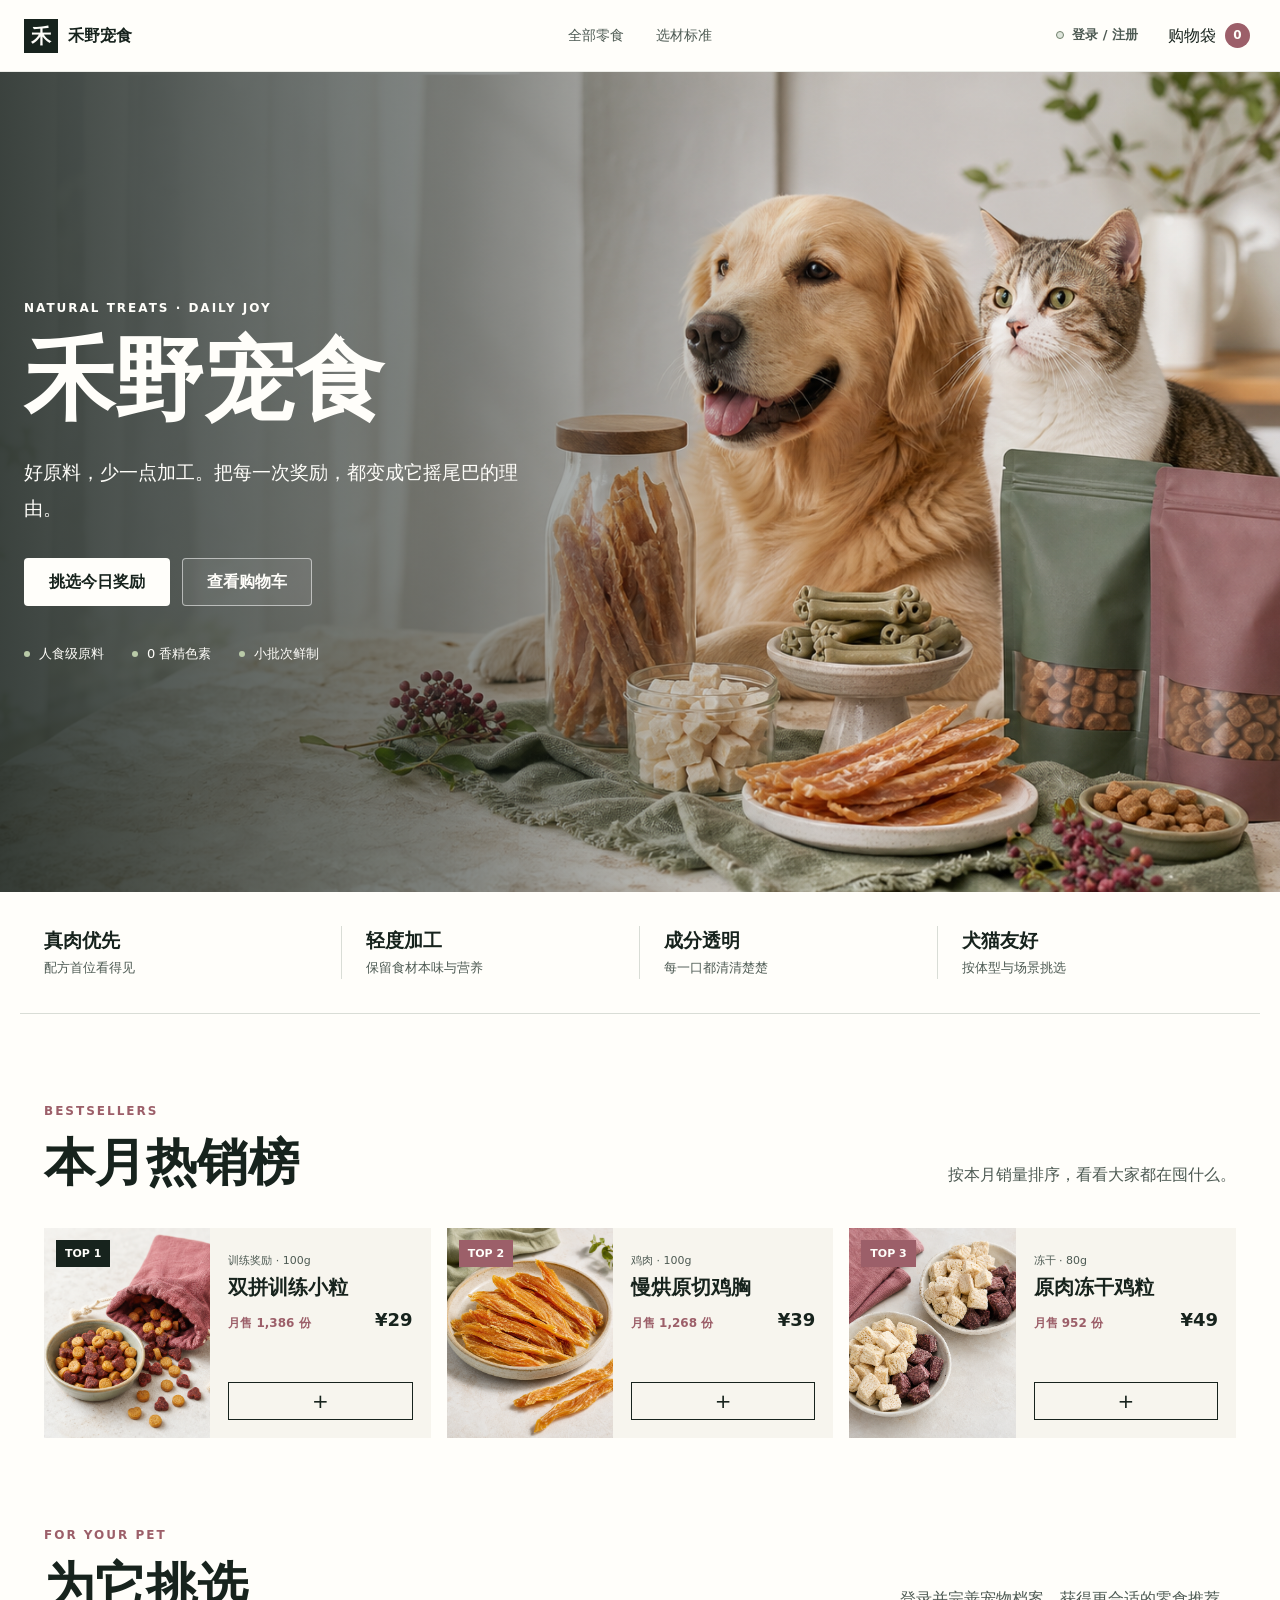
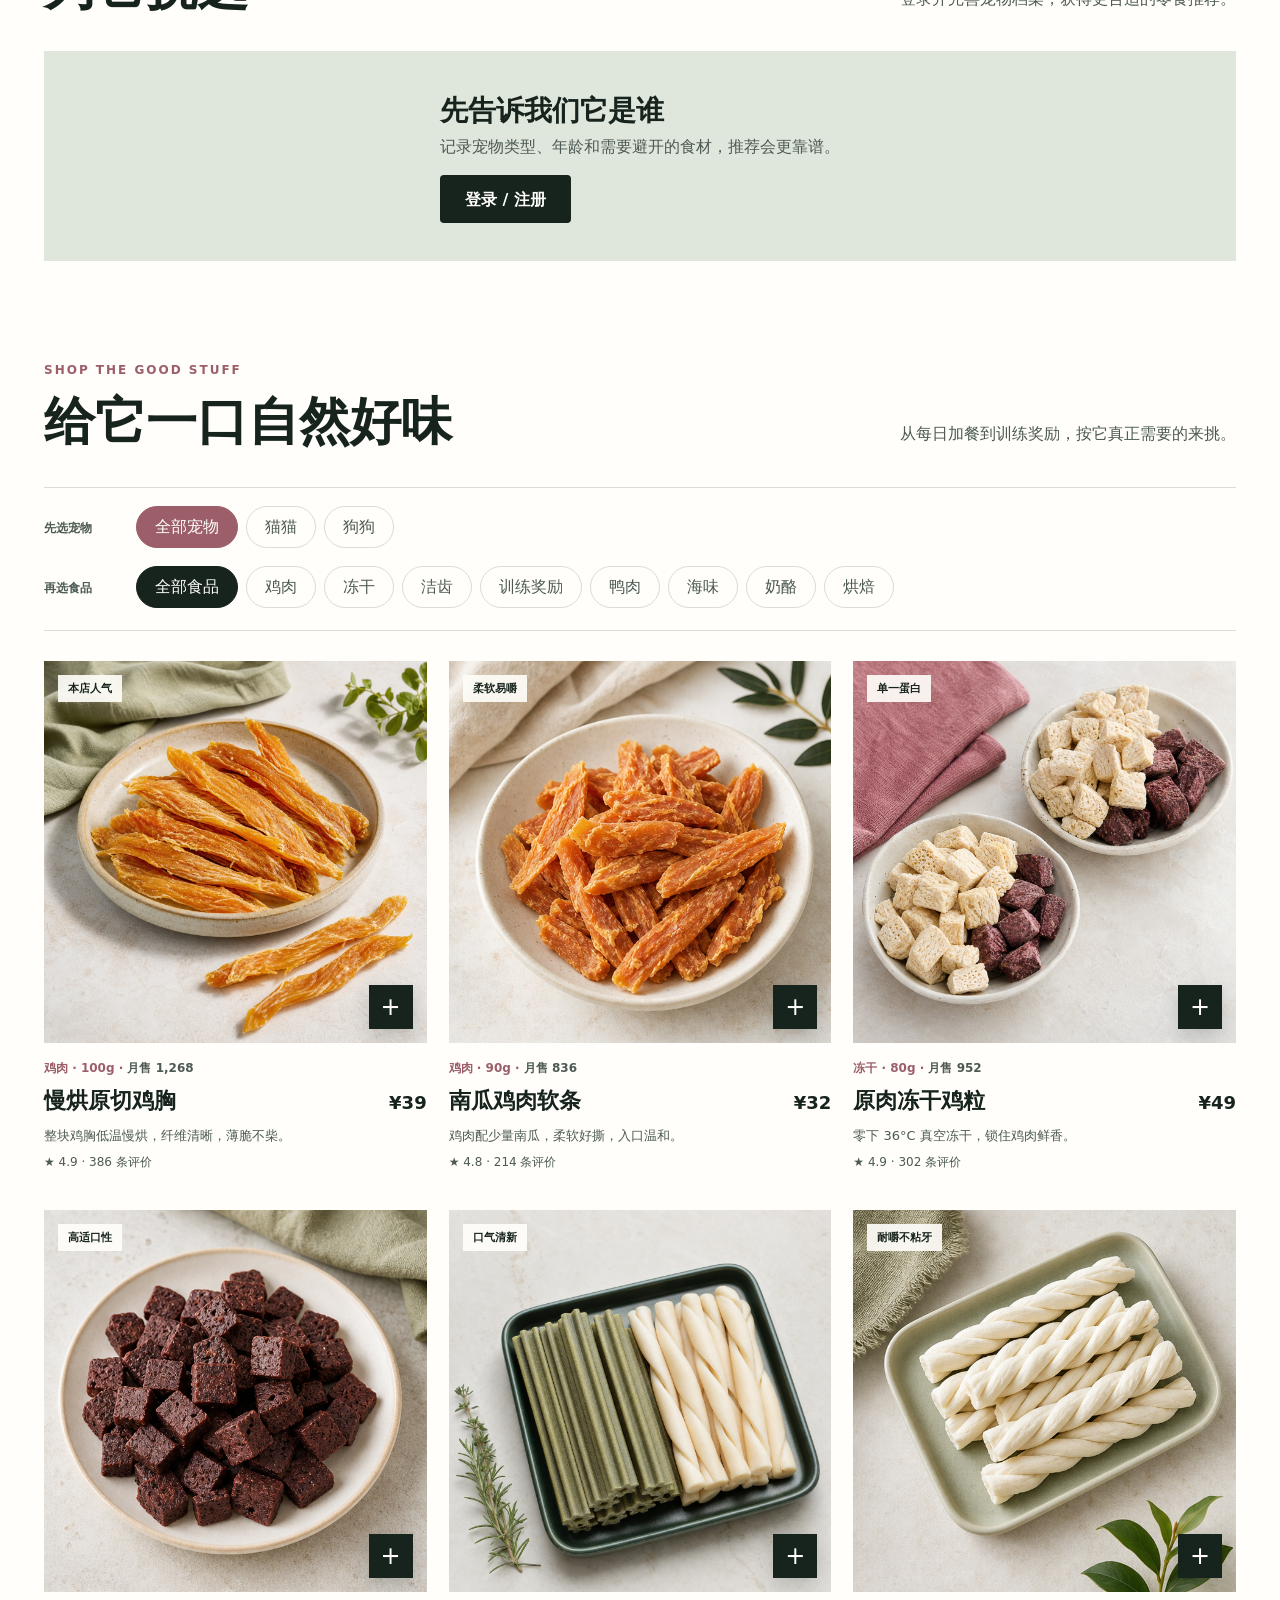
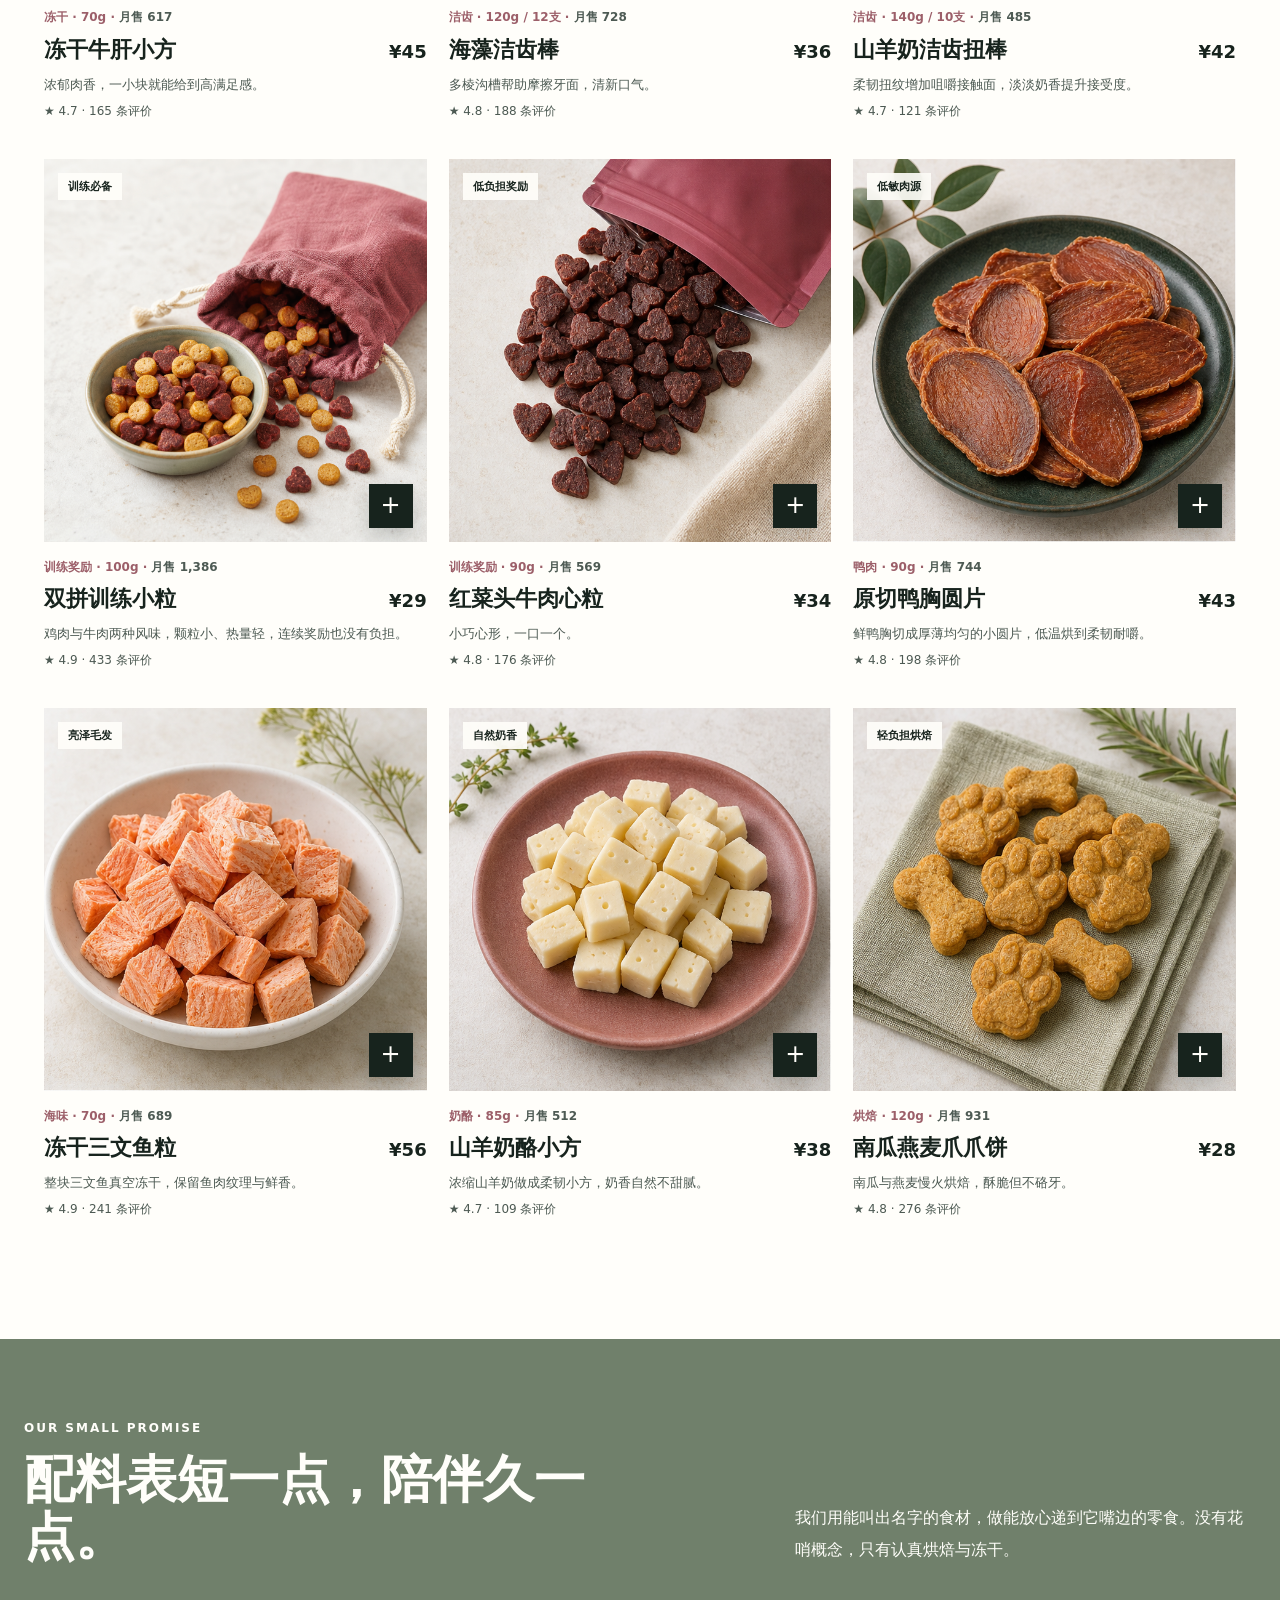
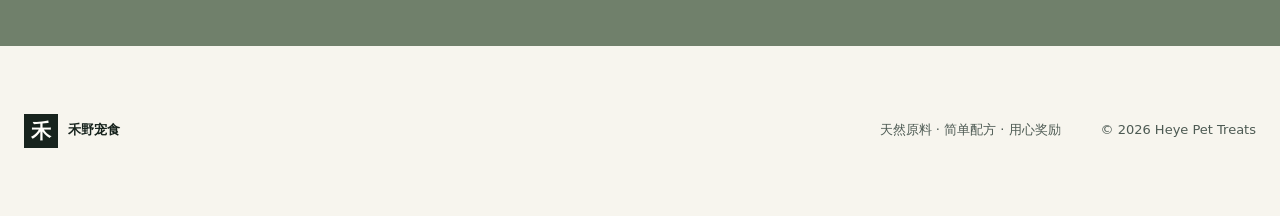
==== index.html @ 0831820e "增加宠物档案评价与个性推荐" ====
<!doctype html>
<html lang="zh-CN">
<head>
  <meta charset="UTF-8">
  <meta name="viewport" content="width=device-width, initial-scale=1.0">
  <meta name="description" content="禾野宠食，高品质天然宠物零食。">
  <title>禾野宠食｜认真做一口好零食</title>
  <link rel="stylesheet" href="styles.css">
</head>
<body>
  <header class="site-header" id="top">
    <a class="brand" href="#top" aria-label="禾野宠食首页">
      <span class="brand-mark">禾</span>
      <span>禾野宠食</span>
    </a>
    <nav class="nav-links" aria-label="主要导航">
      <a href="#products">全部零食</a>
      <a href="#promise">选材标准</a>
    </nav>
    <div class="header-actions">
      <a class="account-link" id="accountLink" href="account.html"><span class="account-dot" aria-hidden="true"></span><span id="accountLabel">登录 / 注册</span></a>
      <button class="cart-button" id="openCart" type="button" aria-label="打开购物车">
        <span aria-hidden="true">购物袋</span>
        <span class="cart-count" id="cartCount">0</span>
      </button>
    </div>
  </header>

  <main>
    <section class="hero" aria-labelledby="hero-title">
      <img class="hero-image" src="assets/images/hero.png" alt="金毛犬、猫与天然宠物零食陈列">
      <div class="hero-shade"></div>
      <div class="hero-content">
        <p class="eyebrow">NATURAL TREATS · DAILY JOY</p>
        <h1 id="hero-title">禾野宠食</h1>
        <p class="hero-copy">好原料，少一点加工。把每一次奖励，都变成它摇尾巴的理由。</p>
        <div class="hero-actions">
          <a class="button button-primary" href="#products">挑选今日奖励</a>
          <button class="button button-light" id="heroCart" type="button">查看购物车</button>
        </div>
        <ul class="hero-notes" aria-label="品牌核心卖点">
          <li>人食级原料</li>
          <li>0 香精色素</li>
          <li>小批次鲜制</li>
        </ul>
      </div>
    </section>

    <section class="trust-strip" id="promise" aria-label="选材标准">
      <article><strong>真肉优先</strong><span>配方首位看得见</span></article>
      <article><strong>轻度加工</strong><span>保留食材本味与营养</span></article>
      <article><strong>成分透明</strong><span>每一口都清清楚楚</span></article>
      <article><strong>犬猫友好</strong><span>按体型与场景挑选</span></article>
    </section>

    <section class="bestsellers-section" aria-labelledby="bestsellers-title">
      <div class="section-heading compact-heading">
        <div>
          <p class="eyebrow ink">BESTSELLERS</p>
          <h2 id="bestsellers-title">本月热销榜</h2>
        </div>
        <p>按本月销量排序，看看大家都在囤什么。</p>
      </div>
      <div class="bestseller-grid" id="bestsellerGrid"></div>
    </section>
    <section class="recommendations-section" aria-labelledby="recommendations-title">
      <div class="section-heading compact-heading">
        <div>
          <p class="eyebrow ink">FOR YOUR PET</p>
          <h2 id="recommendations-title">为它挑选</h2>
        </div>
        <p id="recommendationReason">登录并完善宠物档案，获得更合适的零食推荐。</p>
      </div>
      <div class="recommendation-grid" id="recommendationGrid"></div>
    </section>
    <section class="products-section" id="products" aria-labelledby="products-title">
      <div class="section-heading">
        <div>
          <p class="eyebrow ink">SHOP THE GOOD STUFF</p>
          <h2 id="products-title">给它一口自然好味</h2>
        </div>
        <p>从每日加餐到训练奖励，按它真正需要的来挑。</p>
      </div>
      <div class="filter-groups">
        <div class="filter-group">
          <span class="filter-label">先选宠物</span>
          <div class="filters pet-filters" id="petFilters" role="group" aria-label="宠物分类筛选"></div>
        </div>
        <div class="filter-group">
          <span class="filter-label">再选食品</span>
          <div class="filters" id="foodFilters" role="group" aria-label="食品分类筛选"></div>
        </div>
      </div>
      <div class="product-grid" id="productGrid" aria-live="polite"></div>
    </section>

    <section class="story-band">
      <div>
        <p class="eyebrow">OUR SMALL PROMISE</p>
        <h2>配料表短一点，陪伴久一点。</h2>
      </div>
      <p>我们用能叫出名字的食材，做能放心递到它嘴边的零食。没有花哨概念，只有认真烘焙与冻干。</p>
    </section>
  </main>

  <footer>
    <a class="brand footer-brand" href="#top"><span class="brand-mark">禾</span><span>禾野宠食</span></a>
    <p>天然原料 · 简单配方 · 用心奖励</p>
    <p>© 2026 Heye Pet Treats</p>
  </footer>

  <div class="overlay" id="productOverlay" hidden>
    <section class="modal product-modal" role="dialog" aria-modal="true" aria-labelledby="detailName">
      <button class="icon-button modal-close" type="button" data-close="productOverlay" aria-label="关闭商品详情">×</button>
      <div class="detail-media"><img id="detailImage" src="" alt=""></div>
      <div class="detail-content">
        <p class="product-category" id="detailCategory"></p>
        <h2 id="detailName"></h2>
        <p class="detail-selling" id="detailSelling"></p>
        <div class="detail-meta">
          <span><small>规格</small><strong id="detailSpec"></strong></span>
          <span><small>适用</small><strong id="detailPet"></strong></span>
          <span><small>近期热度</small><strong id="detailSales"></strong></span>
        </div>
        <div class="ingredients"><small>主要成分</small><p id="detailIngredients"></p></div>
        <section class="product-reviews" aria-labelledby="reviewsTitle">
          <div class="reviews-heading">
            <div><small>真实反馈</small><h3 id="reviewsTitle">买家评价</h3></div>
            <strong id="detailRating"></strong>
          </div>
          <div class="review-list" id="detailReviewList"></div>
          <form class="review-form" id="reviewForm">
            <div class="review-form-row">
              <label><span>评分</span><select id="reviewRating"><option value="5">5 分</option><option value="4">4 分</option><option value="3">3 分</option><option value="2">2 分</option><option value="1">1 分</option></select></label>
              <label class="review-text"><span>评价内容</span><textarea id="reviewText" maxlength="120" placeholder="说说适口性、气味或包装体验" required></textarea></label>
            </div>
            <p class="review-error" id="reviewError" role="alert"></p>
            <button class="button review-submit" type="submit">提交评价</button>
          </form>
          <p class="review-login-hint" id="reviewLoginHint" hidden>登录后可以分享它的试吃体验。<a href="account.html">去登录</a></p>
        </section>
        <div class="detail-footer">
          <strong class="detail-price" id="detailPrice"></strong>
          <button class="button button-primary" id="detailAdd" type="button">加入购物车</button>
        </div>
      </div>
    </section>
  </div>

  <div class="overlay cart-overlay" id="cartOverlay" hidden>
    <aside class="cart-panel" role="dialog" aria-modal="true" aria-labelledby="cartTitle">
      <div class="cart-header">
        <div><p class="eyebrow ink">YOUR BAG</p><h2 id="cartTitle">购物车</h2></div>
        <button class="icon-button" type="button" data-close="cartOverlay" aria-label="关闭购物车">×</button>
      </div>
      <div class="cart-items" id="cartItems"></div>
      <div class="cart-footer">
        <div class="cart-total"><span>商品合计</span><strong id="cartTotal">¥0</strong></div>
        <p>全场满 ¥99 包邮，模拟订单不产生实际付款。</p>
        <button class="button button-primary checkout-button" id="checkout" type="button">提交订单</button>
      </div>
    </aside>
  </div>

  <div class="overlay" id="addressOverlay" hidden>
    <section class="modal address-modal" role="dialog" aria-modal="true" aria-labelledby="addressTitle">
      <button class="icon-button modal-close" type="button" data-close="addressOverlay" aria-label="关闭收货信息">×</button>
      <div class="address-heading">
        <p class="eyebrow ink">DELIVERY DETAILS</p>
        <h2 id="addressTitle">确认收货信息</h2>
        <p>地址会保存到当前账户，下次结算自动填写。</p>
      </div>
      <form class="address-form" id="addressForm">
        <div class="address-row">
          <label><span>收货人</span><input id="addressRecipient" type="text" autocomplete="name" maxlength="20" placeholder="请输入姓名" required></label>
          <label><span>联系电话</span><input id="addressPhone" type="tel" inputmode="numeric" autocomplete="tel" maxlength="11" placeholder="11 位手机号" required></label>
        </div>
        <label><span>所在地区</span><input id="addressRegion" type="text" autocomplete="address-level1" maxlength="50" placeholder="例如：山东省 济南市 历下区" required></label>
        <label><span>详细地址</span><textarea id="addressDetail" autocomplete="street-address" maxlength="120" placeholder="街道、门牌号、小区和单元" required></textarea></label>
        <p class="address-error" id="addressError" role="alert"></p>
        <div class="address-submit-row">
          <div><small>本次应付</small><strong id="addressTotal">¥0</strong></div>
          <button class="button button-primary" type="submit">保存地址并提交订单</button>
        </div>
      </form>
    </section>
  </div>
  <div class="overlay" id="successOverlay" hidden>
    <section class="modal success-modal" role="dialog" aria-modal="true" aria-labelledby="successTitle">
      <div class="success-mark" aria-hidden="true">✓</div>
      <p class="eyebrow ink">ORDER CONFIRMED</p>
      <h2 id="successTitle">下单成功</h2>
      <p>这份心意已经打包出发。愿它吃得开心，也陪你更久一点。</p>
      <p class="success-address" id="successAddress"></p>
      <button class="button button-primary" type="button" data-close="successOverlay">继续逛逛</button>
    </section>
  </div>

  <div class="toast" id="toast" role="status" aria-live="polite"></div>
  <script src="script.js"></script>
</body>
</html>
---- styles.css ----
:root {
  --ink: #17231d;
  --ink-soft: #4d5a53;
  --sage: #70806b;
  --sage-light: #dfe6dc;
  --cream: #f7f5ee;
  --white: #fffefa;
  --berry: #9c5f69;
  --berry-light: #ead9dc;
  --line: #d9ddd6;
  --shadow: 0 18px 50px rgba(23, 35, 29, 0.14);
  --container: 1240px;
}

* { box-sizing: border-box; }
html { scroll-behavior: smooth; }
body {
  margin: 0;
  color: var(--ink);
  background: var(--white);
  font-family: "Microsoft YaHei", "PingFang SC", system-ui, sans-serif;
  line-height: 1.6;
}
body.modal-open { overflow: hidden; }
button, a { -webkit-tap-highlight-color: transparent; }
button { font: inherit; }
a { color: inherit; text-decoration: none; }
img { display: block; width: 100%; }

.site-header {
  height: 72px;
  padding: 0 max(24px, calc((100vw - var(--container)) / 2));
  display: grid;
  grid-template-columns: 1fr auto 1fr;
  align-items: center;
  background: rgba(255, 254, 250, 0.94);
  border-bottom: 1px solid rgba(23, 35, 29, 0.09);
  position: sticky;
  top: 0;
  z-index: 20;
  backdrop-filter: blur(12px);
}
.brand { display: inline-flex; align-items: center; gap: 10px; font-weight: 700; width: fit-content; }
.brand-mark {
  width: 34px;
  height: 34px;
  display: grid;
  place-items: center;
  color: var(--white);
  background: var(--ink);
  font-family: "SimSun", serif;
  font-size: 20px;
}
.nav-links { display: flex; gap: 32px; font-size: 14px; color: var(--ink-soft); }
.nav-links a:hover { color: var(--ink); }
.cart-button {
  justify-self: end;
  border: 0;
  background: transparent;
  color: var(--ink);
  display: flex;
  align-items: center;
  gap: 9px;
  cursor: pointer;
}
.cart-count {
  min-width: 25px;
  height: 25px;
  padding: 0 7px;
  display: grid;
  place-items: center;
  color: var(--white);
  background: var(--berry);
  border-radius: 50%;
  font-size: 12px;
  font-weight: 700;
}

.header-actions { justify-self: end; display: flex; align-items: center; gap: 24px; }
.account-link { display: inline-flex; align-items: center; gap: 8px; color: var(--ink-soft); font-size: 13px; font-weight: 700; }
.account-link:hover { color: var(--ink); }
.account-dot { width: 8px; height: 8px; border: 1px solid var(--sage); border-radius: 50%; background: var(--sage-light); }
.hero {
  min-height: min(760px, calc(100vh - 72px));
  height: calc(100vh - 72px);
  max-height: 820px;
  position: relative;
  overflow: hidden;
  display: flex;
  align-items: center;
}
.hero-image { position: absolute; inset: 0; height: 100%; object-fit: cover; object-position: center; }
.hero-shade { position: absolute; inset: 0; background: linear-gradient(90deg, rgba(16, 25, 20, .82) 0%, rgba(16, 25, 20, .52) 34%, rgba(16, 25, 20, .03) 66%); }
.hero-content {
  width: min(620px, 50%);
  margin-left: max(24px, calc((100vw - var(--container)) / 2));
  color: var(--white);
  position: relative;
  z-index: 1;
}
.eyebrow { margin: 0 0 13px; font-size: 12px; letter-spacing: 2px; font-weight: 700; }
.eyebrow.ink { color: var(--berry); }
h1, h2, p { margin-top: 0; }
h1, h2 { font-family: "STSong", "SimSun", serif; letter-spacing: 0; line-height: 1.12; }
h1 { font-size: clamp(56px, 7vw, 100px); margin-bottom: 22px; font-weight: 700; }
.hero-copy { max-width: 510px; font-size: 19px; line-height: 1.9; margin-bottom: 32px; }
.hero-actions { display: flex; gap: 12px; flex-wrap: wrap; }
.button {
  min-height: 48px;
  padding: 0 24px;
  border: 1px solid transparent;
  border-radius: 4px;
  display: inline-flex;
  align-items: center;
  justify-content: center;
  font-weight: 700;
  cursor: pointer;
  transition: transform .2s ease, background .2s ease, color .2s ease;
}
.button:hover { transform: translateY(-2px); }
.button-primary { color: var(--white); background: var(--ink); }
.button-primary:hover { background: #294035; }
.hero .button-primary { color: var(--ink); background: var(--white); }
.button-light { color: var(--white); background: rgba(255,255,255,.08); border-color: rgba(255,255,255,.55); }
.hero-notes { margin: 38px 0 0; padding: 0; list-style: none; display: flex; gap: 28px; font-size: 13px; }
.hero-notes li::before { content: ""; width: 6px; height: 6px; background: #b9caa8; display: inline-block; margin: 0 9px 1px 0; border-radius: 50%; }

.trust-strip { max-width: var(--container); margin: 0 auto; padding: 34px 24px; display: grid; grid-template-columns: repeat(4, 1fr); border-bottom: 1px solid var(--line); }
.trust-strip article { padding: 0 24px; border-right: 1px solid var(--line); display: grid; gap: 2px; }
.trust-strip article:first-child { padding-left: 0; }
.trust-strip article:last-child { border-right: 0; }
.trust-strip strong { font-family: "STSong", "SimSun", serif; font-size: 19px; }
.trust-strip span { font-size: 13px; color: var(--ink-soft); }

.bestsellers-section { max-width: var(--container); margin: 0 auto; padding: 88px 24px 0; }
.compact-heading { margin-bottom: 28px; }
.compact-heading h2 { font-size: clamp(34px, 4vw, 50px); }
.bestseller-grid { display: grid; grid-template-columns: repeat(3, 1fr); gap: 16px; }
.bestseller-card { position: relative; display: grid; grid-template-columns: 43% 57%; min-height: 210px; background: var(--cream); overflow: hidden; }
.rank-badge { position: absolute; z-index: 2; top: 12px; left: 12px; padding: 5px 9px; color: var(--white); background: var(--berry); font-size: 11px; font-weight: 700; }
.bestseller-card:first-child .rank-badge { background: var(--ink); }
.bestseller-image { border: 0; padding: 0; background: transparent; cursor: pointer; overflow: hidden; }
.bestseller-image img { height: 100%; object-fit: cover; transition: transform .4s ease; }
.bestseller-card:hover .bestseller-image img { transform: scale(1.04); }
.bestseller-info { min-width: 0; padding: 24px 18px 18px; display: grid; grid-template-columns: 1fr auto; align-content: space-between; gap: 16px 10px; }
.bestseller-info p { margin: 0 0 5px; color: var(--ink-soft); font-size: 11px; }
.bestseller-info h3 { margin: 0 0 9px; font-family: "STSong", "SimSun", serif; font-size: 20px; line-height: 1.3; }
.bestseller-info span { color: var(--berry); font-size: 12px; font-weight: 700; }
.bestseller-info > strong { align-self: end; font-size: 18px; }
.bestseller-add { grid-column: 1 / -1; min-height: 38px; border: 1px solid var(--ink); color: var(--ink); background: transparent; cursor: pointer; font-size: 20px; }
.bestseller-add:hover { color: var(--white); background: var(--ink); }
.recommendations-section { max-width: var(--container); margin: 0 auto; padding: 88px 24px 0; }
.recommendation-grid { display: grid; grid-template-columns: repeat(4, 1fr); gap: 16px; }
.recommendation-card { min-width: 0; background: var(--cream); }
.recommendation-image { width: 100%; aspect-ratio: 1 / .82; border: 0; padding: 0; overflow: hidden; background: transparent; cursor: pointer; }
.recommendation-image img { height: 100%; object-fit: cover; transition: transform .4s ease; }
.recommendation-card:hover .recommendation-image img { transform: scale(1.035); }
.recommendation-info { padding: 16px; }
.recommendation-info > p { margin: 0 0 4px; color: var(--berry); font-size: 11px; font-weight: 700; }
.recommendation-info h3 { margin: 0 0 7px; font-family: "STSong", "SimSun", serif; font-size: 20px; }
.recommendation-info > span { color: var(--ink-soft); font-size: 11px; }
.recommendation-info > div { display: flex; align-items: center; justify-content: space-between; margin-top: 14px; }
.recommendation-info > div strong { font-size: 18px; }
.recommendation-info > div button { width: 36px; height: 36px; border: 0; color: var(--white); background: var(--ink); cursor: pointer; font-size: 20px; }
.recommendation-empty { grid-column: 1 / -1; min-height: 210px; padding: 36px; display: grid; place-content: center; justify-items: start; background: var(--sage-light); }
.recommendation-empty strong { font-family: "STSong", "SimSun", serif; font-size: 28px; }
.recommendation-empty p { max-width: 520px; color: var(--ink-soft); }
.products-section { max-width: var(--container); margin: 0 auto; padding: 100px 24px 120px; }
.section-heading { display: flex; justify-content: space-between; align-items: end; gap: 40px; margin-bottom: 36px; }
.section-heading h2, .story-band h2 { font-size: clamp(36px, 4vw, 58px); margin: 0; }
.section-heading > p { color: var(--ink-soft); max-width: 420px; margin-bottom: 4px; }
.filter-groups { min-width: 0; max-width: 100%; display: grid; gap: 14px; margin-bottom: 30px; padding: 18px 0; border-top: 1px solid var(--line); border-bottom: 1px solid var(--line); }
.filter-group { min-width: 0; display: grid; grid-template-columns: 76px minmax(0, 1fr); align-items: center; gap: 16px; }
.filter-label { color: var(--ink-soft); font-size: 12px; font-weight: 700; }
.filters { width: 100%; min-width: 0; max-width: 100%; display: flex; gap: 8px; margin-bottom: 0; overflow-x: auto; padding-bottom: 4px; scrollbar-width: none; }
.filters::-webkit-scrollbar { display: none; }
.filter-button { white-space: nowrap; border: 1px solid var(--line); background: transparent; color: var(--ink-soft); border-radius: 999px; min-height: 42px; padding: 0 18px; cursor: pointer; }
.filter-button.active, .filter-button:hover { background: var(--ink); color: var(--white); border-color: var(--ink); }
.pet-filters .filter-button.active { background: var(--berry); border-color: var(--berry); }
.product-grid { display: grid; grid-template-columns: repeat(3, 1fr); gap: 38px 22px; }
.product-card { min-width: 0; }
.product-image-wrap { position: relative; aspect-ratio: 1 / 1; overflow: hidden; background: var(--cream); cursor: pointer; }
.product-image-wrap img { height: 100%; object-fit: cover; transition: transform .5s ease; }
.product-card:hover .product-image-wrap img { transform: scale(1.035); }
.product-badge { position: absolute; top: 14px; left: 14px; padding: 5px 10px; background: rgba(255,254,250,.9); color: var(--ink); font-size: 11px; font-weight: 700; backdrop-filter: blur(8px); }
.quick-add { position: absolute; right: 14px; bottom: 14px; width: 44px; height: 44px; border: 0; background: var(--ink); color: var(--white); font-size: 24px; cursor: pointer; box-shadow: 0 8px 20px rgba(23,35,29,.2); }
.product-info { display: grid; grid-template-columns: 1fr auto; gap: 8px 20px; padding-top: 16px; }
.product-category { margin: 0 0 4px; color: var(--berry); font-size: 12px; font-weight: 700; }
.product-category span { color: var(--ink-soft); }
.product-name { margin: 0; font-family: "STSong", "SimSun", serif; font-size: 22px; cursor: pointer; }
.product-desc { grid-column: 1 / -1; color: var(--ink-soft); font-size: 13px; margin: 0; }
.product-price { font-size: 18px; font-weight: 700; align-self: end; }
.product-rating { grid-column: 1 / -1; margin: -2px 0 0; color: var(--ink-soft); font-size: 12px; }

.story-band { background: var(--sage); color: var(--white); padding: 80px max(24px, calc((100vw - var(--container)) / 2)); display: grid; grid-template-columns: 1.2fr .8fr; gap: 80px; align-items: end; }
.story-band h2 { margin: 0; max-width: 650px; }
.story-band > p { margin: 0; max-width: 470px; line-height: 2; }
footer { min-height: 170px; padding: 44px max(24px, calc((100vw - var(--container)) / 2)); display: grid; grid-template-columns: 1fr auto auto; align-items: center; gap: 40px; background: var(--cream); color: var(--ink-soft); font-size: 13px; }
footer p { margin: 0; }
.footer-brand { color: var(--ink); }

.overlay { position: fixed; inset: 0; z-index: 50; display: grid; place-items: center; padding: 24px; background: rgba(15, 24, 19, .58); backdrop-filter: blur(5px); }
.overlay[hidden] { display: none; }
.modal { background: var(--white); box-shadow: var(--shadow); position: relative; max-height: calc(100vh - 48px); overflow: auto; }
.product-modal { width: min(960px, 100%); display: grid; grid-template-columns: 1fr 1fr; }
.detail-media { min-height: 560px; background: var(--cream); }
.detail-media img { height: 100%; object-fit: cover; }
.detail-content { padding: 64px 52px 44px; display: flex; flex-direction: column; }
.detail-content h2 { font-size: 42px; margin-bottom: 18px; }
.detail-selling { color: var(--ink-soft); line-height: 1.9; }
.detail-meta { display: grid; grid-template-columns: repeat(3, 1fr); gap: 12px; margin: 22px 0; }
.detail-meta span { background: var(--cream); padding: 13px 15px; }
.detail-meta small, .ingredients small { display: block; color: var(--ink-soft); font-size: 11px; margin-bottom: 4px; }
.ingredients { border-top: 1px solid var(--line); padding-top: 20px; }
.ingredients p { margin: 0; }
.product-reviews { margin-top: 22px; padding-top: 20px; border-top: 1px solid var(--line); }
.reviews-heading { display: flex; align-items: end; justify-content: space-between; gap: 20px; margin-bottom: 12px; }
.reviews-heading small { color: var(--ink-soft); font-size: 11px; }
.reviews-heading h3 { margin: 2px 0 0; font-family: "STSong", "SimSun", serif; font-size: 24px; }
.reviews-heading > strong { color: var(--berry); font-size: 14px; }
.review-list { display: grid; gap: 8px; max-height: 190px; overflow-y: auto; }
.review-item { padding: 12px; background: var(--cream); }
.review-item > div { display: flex; align-items: center; justify-content: space-between; gap: 12px; }
.review-item > div span { color: var(--berry); font-size: 11px; }
.review-item p { margin: 5px 0; color: var(--ink-soft); font-size: 12px; }
.review-item small { color: #7b847f; font-size: 10px; }
.review-form { margin-top: 12px; }
.review-form-row { display: grid; grid-template-columns: 92px 1fr; gap: 10px; }
.review-form label { display: grid; gap: 5px; color: var(--ink-soft); font-size: 11px; }
.review-form select, .review-form textarea { width: 100%; border: 1px solid var(--line); border-radius: 4px; padding: 8px 10px; color: var(--ink); background: var(--white); font: inherit; outline: none; }
.review-form select { height: 42px; }
.review-form textarea { min-height: 64px; resize: vertical; }
.review-error { min-height: 17px; margin: 3px 0; color: #a83f4d; font-size: 11px; }
.review-submit { min-height: 38px; padding: 0 16px; color: var(--ink); background: transparent; border-color: var(--ink); }
.review-login-hint { margin: 12px 0 0; color: var(--ink-soft); font-size: 12px; }
.review-login-hint a { color: var(--berry); font-weight: 700; }
.detail-footer { display: flex; justify-content: space-between; align-items: center; gap: 20px; margin-top: auto; padding-top: 30px; }
.detail-price { font-size: 27px; }
.icon-button { width: 42px; height: 42px; display: grid; place-items: center; border: 0; background: transparent; color: var(--ink); font-size: 30px; cursor: pointer; }
.modal-close { position: absolute; top: 14px; right: 14px; z-index: 2; background: rgba(255,254,250,.86); }

.cart-overlay { justify-items: end; padding: 0; }
.cart-panel { width: min(480px, 100%); height: 100%; background: var(--white); display: grid; grid-template-rows: auto 1fr auto; box-shadow: var(--shadow); }
.cart-header { padding: 28px 28px 20px; display: flex; align-items: center; justify-content: space-between; border-bottom: 1px solid var(--line); }
.cart-header h2 { font-size: 36px; margin: 0; }
.cart-items { padding: 12px 28px; overflow-y: auto; }
.cart-item { display: grid; grid-template-columns: 82px 1fr auto; gap: 14px; padding: 16px 0; border-bottom: 1px solid var(--line); }
.cart-item img { width: 82px; height: 82px; object-fit: cover; }
.cart-item h3 { margin: 0 0 2px; font-family: "STSong", "SimSun", serif; font-size: 17px; }
.cart-item p { color: var(--ink-soft); font-size: 12px; margin: 0; }
.cart-item-price { font-weight: 700; }
.quantity-control { display: flex; align-items: center; gap: 4px; margin-top: 8px; }
.quantity-control button { width: 28px; height: 28px; border: 1px solid var(--line); background: transparent; cursor: pointer; }
.quantity-control span { min-width: 26px; text-align: center; font-size: 13px; }
.remove-button { border: 0; background: transparent; color: var(--ink-soft); font-size: 12px; cursor: pointer; align-self: end; padding: 4px 0; }
.cart-footer { border-top: 1px solid var(--line); padding: 20px 28px 28px; background: var(--cream); }
.cart-total { display: flex; align-items: center; justify-content: space-between; margin-bottom: 2px; }
.cart-total strong { font-size: 27px; }
.cart-footer > p { font-size: 11px; color: var(--ink-soft); }
.checkout-button { width: 100%; }
.checkout-button:disabled { background: #aab1ac; cursor: not-allowed; transform: none; }
.empty-cart { min-height: 100%; display: grid; place-content: center; text-align: center; color: var(--ink-soft); }
.empty-cart strong { color: var(--ink); font-family: "STSong", "SimSun", serif; font-size: 24px; }
.empty-cart p { margin: 5px 0 0; }

.address-modal { width: min(680px, 100%); padding: 48px; }
.address-heading { margin-bottom: 28px; }
.address-heading h2 { margin-bottom: 10px; font-size: 42px; }
.address-heading > p:last-child { margin: 0; color: var(--ink-soft); }
.address-form label { display: grid; gap: 7px; margin-bottom: 18px; color: var(--ink-soft); font-size: 13px; }
.address-form input, .address-form textarea { width: 100%; border: 1px solid var(--line); border-radius: 4px; padding: 0 14px; color: var(--ink); background: var(--white); font: inherit; outline: none; }
.address-form input { height: 50px; }
.address-form textarea { min-height: 92px; padding-top: 13px; resize: vertical; }
.address-form input:focus, .address-form textarea:focus { border-color: var(--sage); box-shadow: 0 0 0 3px rgba(112,128,107,.12); }
.address-row { display: grid; grid-template-columns: 1fr 1fr; gap: 14px; }
.address-error { min-height: 22px; margin: -6px 0 8px; color: #a83f4d; font-size: 12px; }
.address-submit-row { display: flex; align-items: center; justify-content: space-between; gap: 24px; padding-top: 18px; border-top: 1px solid var(--line); }
.address-submit-row small { display: block; color: var(--ink-soft); }
.address-submit-row strong { font-size: 26px; }
.success-address { padding: 12px; background: var(--cream); font-size: 12px; }
.success-modal { width: min(460px, 100%); padding: 54px 42px 42px; text-align: center; }
.success-mark { width: 64px; height: 64px; display: grid; place-items: center; margin: 0 auto 24px; border: 1px solid var(--sage); color: var(--sage); border-radius: 50%; font-size: 30px; }
.success-modal h2 { font-size: 42px; margin-bottom: 14px; }
.success-modal > p:not(.eyebrow) { color: var(--ink-soft); line-height: 1.9; }
.toast { position: fixed; left: 50%; bottom: 28px; z-index: 80; transform: translate(-50%, 20px); background: var(--ink); color: var(--white); padding: 11px 18px; opacity: 0; pointer-events: none; transition: .25s ease; font-size: 13px; box-shadow: var(--shadow); }
.toast.show { opacity: 1; transform: translate(-50%, 0); }

@media (max-width: 900px) {
  .recommendation-grid { grid-template-columns: repeat(2, 1fr); }
  .site-header { grid-template-columns: 1fr auto; }
  .nav-links { display: none; }
  .header-actions { justify-self: end; display: flex; align-items: center; gap: 24px; }
.account-link { display: inline-flex; align-items: center; gap: 8px; color: var(--ink-soft); font-size: 13px; font-weight: 700; }
.account-link:hover { color: var(--ink); }
.account-dot { width: 8px; height: 8px; border: 1px solid var(--sage); border-radius: 50%; background: var(--sage-light); }
.hero { min-height: 680px; height: calc(100svh - 72px); max-height: 760px; align-items: end; padding-bottom: 44px; }
  .hero-image { object-position: 61% center; }
  .hero-shade { background: linear-gradient(0deg, rgba(15,24,19,.88) 0%, rgba(15,24,19,.48) 52%, rgba(15,24,19,.04) 80%); }
  .hero-content { width: auto; margin: 0 24px; }
  h1 { font-size: 58px; margin-bottom: 12px; }
  .hero-copy { font-size: 16px; margin-bottom: 22px; max-width: 520px; }
  .hero-notes { margin-top: 25px; gap: 13px; flex-wrap: wrap; }
  .trust-strip { grid-template-columns: repeat(2, 1fr); gap: 0; padding: 26px 24px; }
  .trust-strip article { padding: 14px 18px; }
  .trust-strip article:nth-child(2) { border-right: 0; }
  .trust-strip article:nth-child(3) { padding-left: 0; }
  .product-grid { grid-template-columns: repeat(2, 1fr); }
  .product-modal { grid-template-columns: 1fr; width: min(620px, 100%); }
  .detail-media { min-height: 0; aspect-ratio: 1.4 / 1; }
  .detail-content { padding: 34px 28px 28px; }
  .detail-content h2 { font-size: 34px; }
  .story-band { grid-template-columns: 1fr; gap: 30px; }
  footer { grid-template-columns: 1fr; gap: 13px; }
}

@media (max-width: 600px) {
  .site-header { height: 62px; padding: 0 16px; }
  .brand { font-size: 15px; }
  .brand-mark { width: 30px; height: 30px; font-size: 18px; }
  .cart-button > span:first-child { font-size: 13px; }
  .header-actions { gap: 12px; }
  .account-link { font-size: 12px; }
  .header-actions { justify-self: end; display: flex; align-items: center; gap: 24px; }
.account-link { display: inline-flex; align-items: center; gap: 8px; color: var(--ink-soft); font-size: 13px; font-weight: 700; }
.account-link:hover { color: var(--ink); }
.account-dot { width: 8px; height: 8px; border: 1px solid var(--sage); border-radius: 50%; background: var(--sage-light); }
.hero { height: calc(100svh - 62px); min-height: 620px; max-height: 720px; padding-bottom: 28px; }
  .hero-image { object-position: 62% center; }
  .hero-content { margin: 0 18px; }
  h1 { font-size: 48px; }
  .hero-copy { line-height: 1.75; }
  .hero-actions .button { flex: 1 1 150px; padding: 0 14px; }
  .hero-notes { font-size: 11px; }
  .trust-strip { grid-template-columns: 1fr 1fr; padding: 15px 18px; }
  .trust-strip article { padding: 12px 9px; }
  .trust-strip strong { font-size: 16px; }
  .trust-strip span { font-size: 11px; }
  .recommendations-section { padding: 64px 16px 0; }
  .recommendation-grid { grid-template-columns: 1fr; }
  .products-section { padding: 72px 16px 80px; }
  .section-heading { display: block; margin-bottom: 28px; }
  .section-heading h2 { font-size: 36px; margin-bottom: 13px; }
  .section-heading > p { font-size: 14px; }
  .filter-groups { gap: 16px; padding: 15px 0; }
  .filter-group { display: block; }
  .filter-label { display: block; margin-bottom: 8px; }
  .filters { margin-right: 0; }
  .product-grid { grid-template-columns: 1fr; gap: 34px; }
  .product-name { font-size: 21px; }
  .story-band { padding: 62px 20px; }
  .story-band h2 { font-size: 36px; }
  .overlay { padding: 12px; align-items: end; }
  .product-modal { max-height: calc(100svh - 24px); }
  .detail-media { aspect-ratio: 1.35 / 1; }
  .detail-content { padding: 26px 20px 20px; }
  .review-form-row { grid-template-columns: 1fr; }
  .detail-content h2 { font-size: 31px; margin-bottom: 10px; }
  .detail-selling { font-size: 14px; line-height: 1.7; }
  .detail-meta { margin: 14px 0; }
  .detail-footer { position: sticky; bottom: -20px; background: var(--white); padding: 14px 0 20px; }
  .detail-footer .button { padding: 0 18px; }
  .cart-overlay { padding: 0; }
  .cart-panel { width: 100%; }
  .cart-header, .cart-items, .cart-footer { padding-left: 18px; padding-right: 18px; }
  .success-modal { padding: 42px 24px 30px; }
  .address-modal { padding: 38px 20px 20px; }
  .address-heading h2 { font-size: 34px; }
  .address-row { grid-template-columns: 1fr; gap: 0; }
  .address-submit-row { align-items: stretch; flex-direction: column; gap: 14px; }
  .address-submit-row .button { width: 100%; }
  footer { padding: 38px 20px; }
}

@media (max-width: 900px) {
  .recommendation-grid { grid-template-columns: repeat(2, 1fr); }
  .bestseller-grid { grid-template-columns: 1fr; }
  .bestseller-card { grid-template-columns: 34% 66%; }
}

@media (max-width: 600px) {
  .bestsellers-section { padding: 64px 16px 0; }
  .compact-heading { margin-bottom: 22px; }
  .compact-heading h2 { font-size: 36px; }
  .bestseller-card { grid-template-columns: 42% 58%; min-height: 180px; }
  .bestseller-info { padding: 20px 14px 14px; }
}
@media (prefers-reduced-motion: reduce) {
  html { scroll-behavior: auto; }
  *, *::before, *::after { transition-duration: 0.01ms !important; }
}
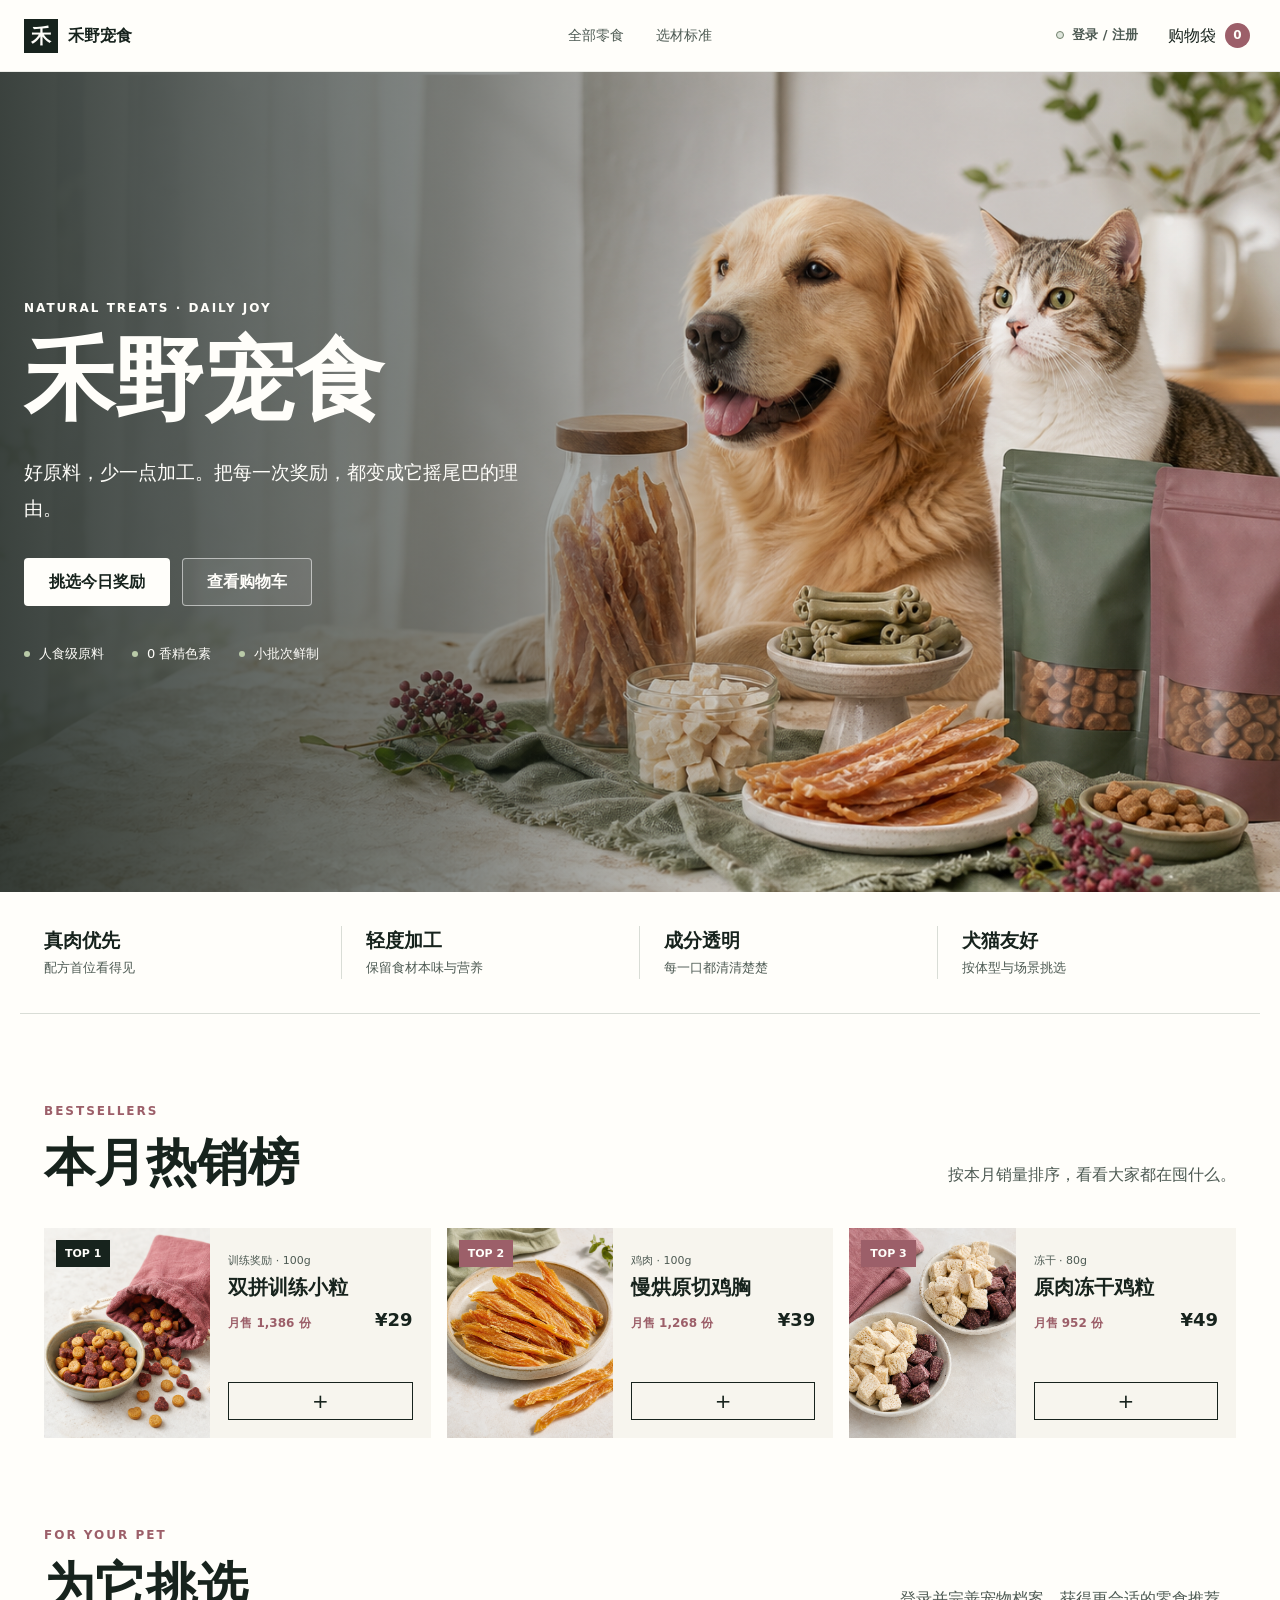
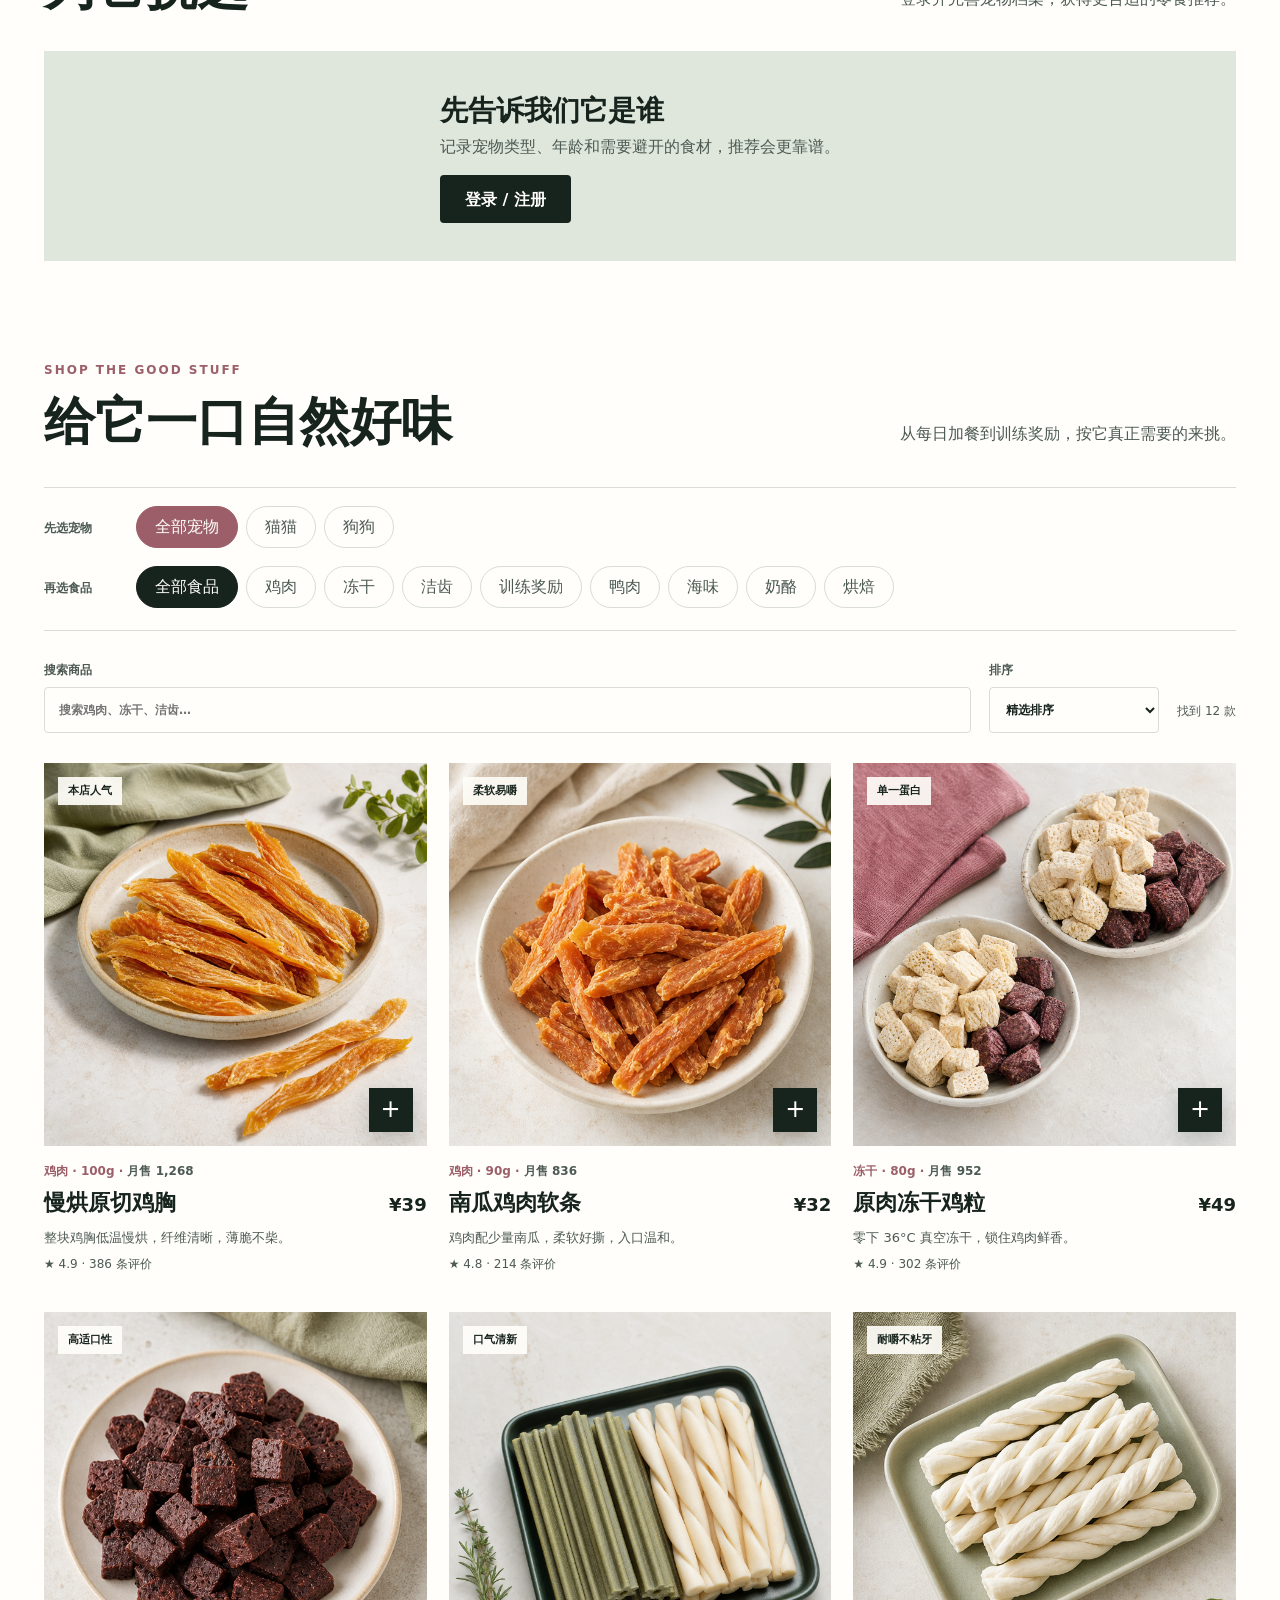
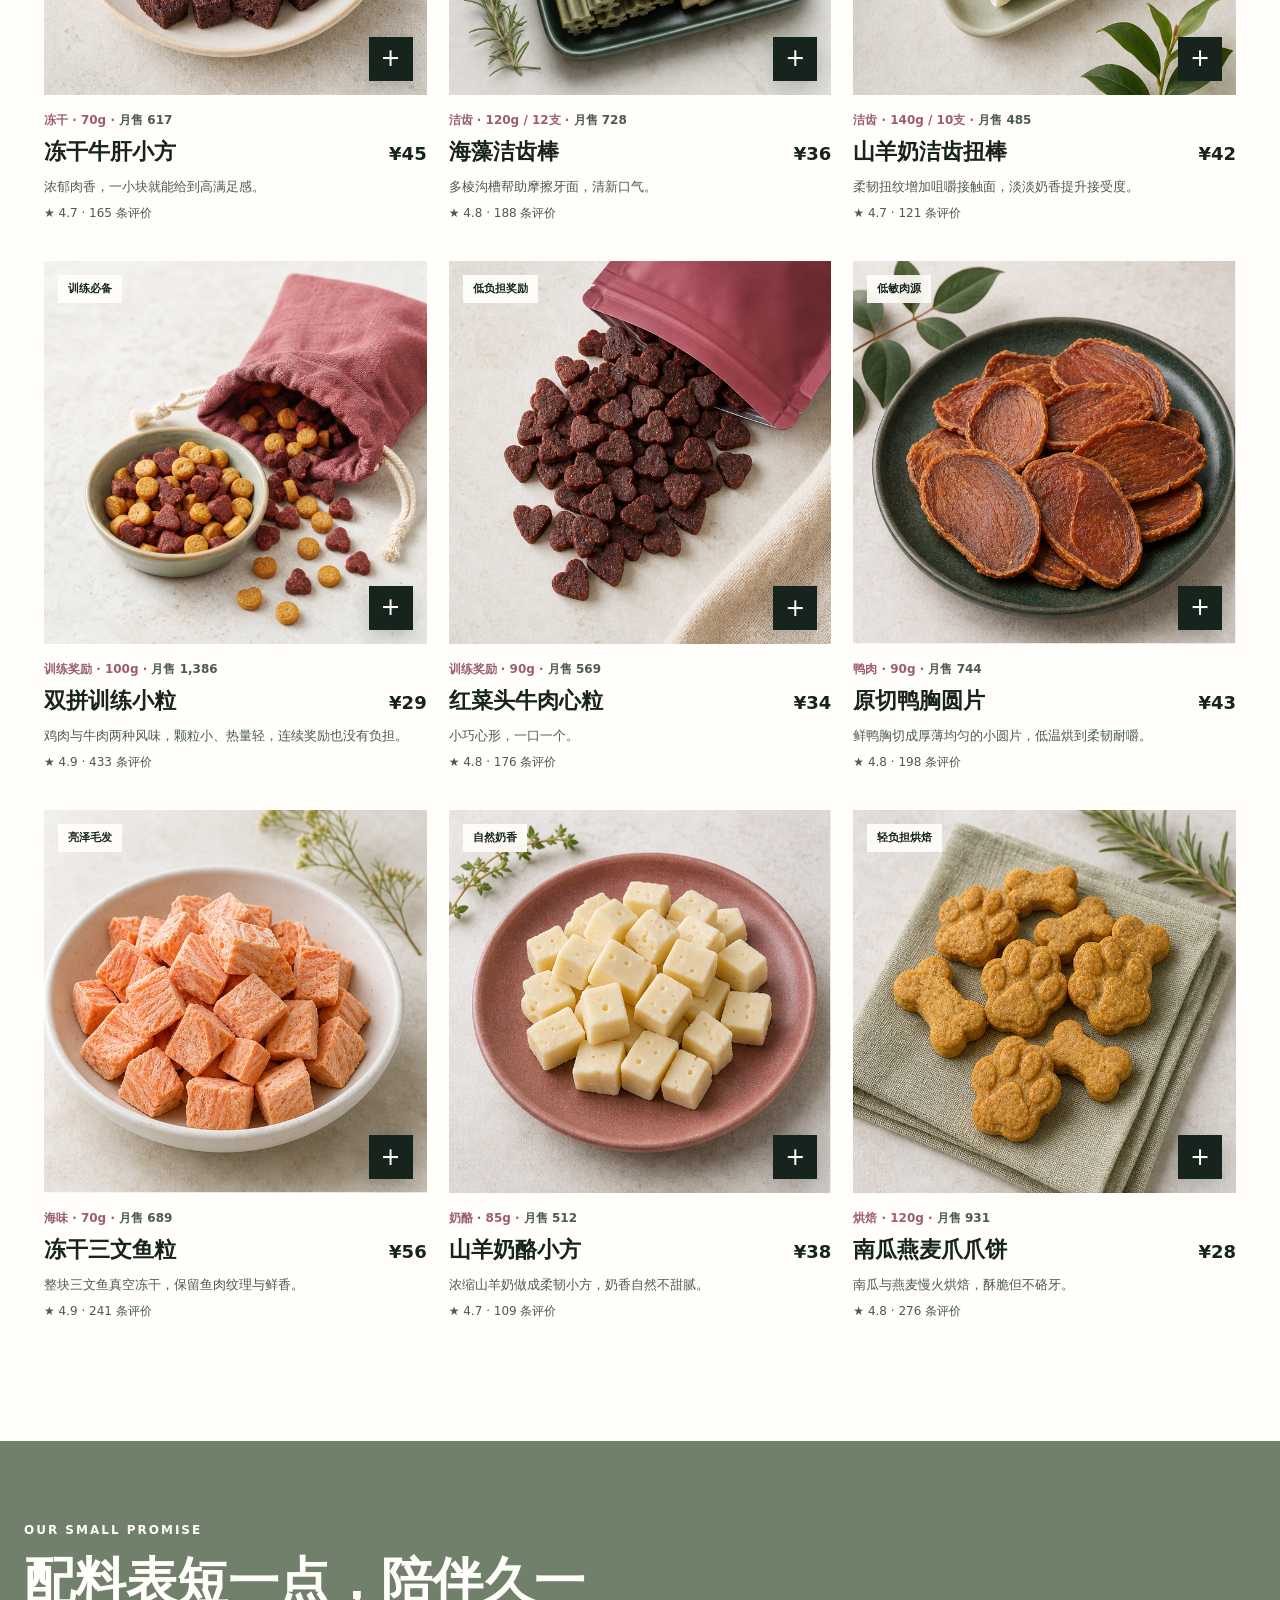
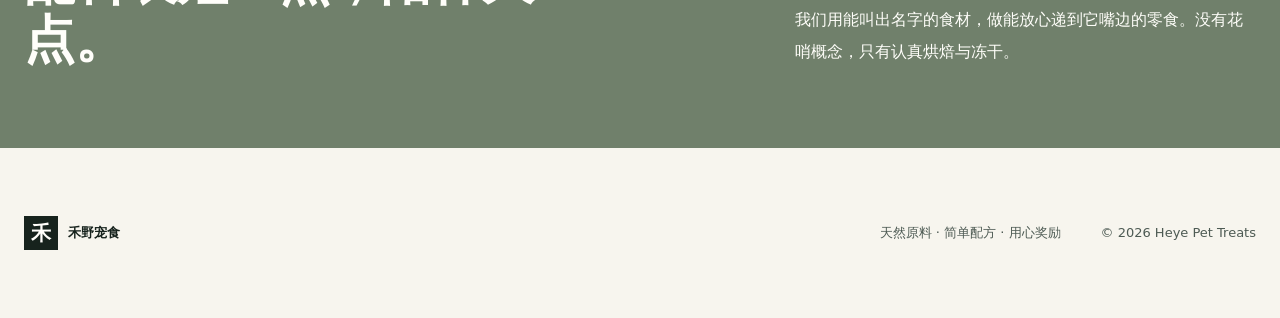
==== commit f90062b6: "优化商品发现与购物车交互" ====
--- a/index.html
+++ b/index.html
@@ -18,6 +18,7 @@
       <a href="#promise">选材标准</a>
     </nav>
     <div class="header-actions">
+      <a class="admin-entry" id="adminEntry" href="admin.html" hidden>商品后台</a>
       <a class="account-link" id="accountLink" href="account.html"><span class="account-dot" aria-hidden="true"></span><span id="accountLabel">登录 / 注册</span></a>
       <button class="cart-button" id="openCart" type="button" aria-label="打开购物车">
         <span aria-hidden="true">购物袋</span>
@@ -90,6 +91,14 @@
           <span class="filter-label">再选食品</span>
           <div class="filters" id="foodFilters" role="group" aria-label="食品分类筛选"></div>
         </div>
+      </div>
+      <div class="product-tools">
+        <div class="product-search-field">
+          <label for="productSearch">搜索商品</label>
+          <div><input id="productSearch" type="search" placeholder="搜索鸡肉、冻干、洁齿…" autocomplete="off"><button id="clearProductSearch" type="button" aria-label="清除搜索" hidden>×</button></div>
+        </div>
+        <label class="product-sort"><span>排序</span><select id="productSort"><option value="default">精选排序</option><option value="sales">月销量优先</option><option value="rating">评分优先</option><option value="price-asc">价格从低到高</option><option value="price-desc">价格从高到低</option></select></label>
+        <p class="product-result-count" id="productResultCount" aria-live="polite"></p>
       </div>
       <div class="product-grid" id="productGrid" aria-live="polite"></div>
     </section>
@@ -156,7 +165,10 @@
       <div class="cart-items" id="cartItems"></div>
       <div class="cart-footer">
         <div class="cart-total"><span>商品合计</span><strong id="cartTotal">¥0</strong></div>
-        <p>全场满 ¥99 包邮，模拟订单不产生实际付款。</p>
+        <div class="shipping-progress">
+          <div><span id="shippingMessage">满 ¥99 包邮</span><small>模拟订单不产生实际付款</small></div>
+          <div class="shipping-progress-track" aria-hidden="true"><span id="shippingProgress"></span></div>
+        </div>
         <button class="button button-primary checkout-button" id="checkout" type="button">提交订单</button>
       </div>
     </aside>
@@ -196,7 +208,11 @@
     </section>
   </div>
 
+  <button class="mobile-cart-bar" id="mobileCartBar" type="button" hidden>
+    <span><small id="mobileCartMeta">购物袋</small><strong id="mobileCartTotal">¥0</strong></span>
+    <em>查看购物车</em>
+  </button>
   <div class="toast" id="toast" role="status" aria-live="polite"></div>
-  <script src="script.js"></script>
+  <script src="script.js?v=5"></script>
 </body>
 </html>
--- a/styles.css
+++ b/styles.css
@@ -79,6 +79,8 @@
 .header-actions { justify-self: end; display: flex; align-items: center; gap: 24px; }
 .account-link { display: inline-flex; align-items: center; gap: 8px; color: var(--ink-soft); font-size: 13px; font-weight: 700; }
 .account-link:hover { color: var(--ink); }
+.admin-entry { color: var(--sage); font-size: 12px; font-weight: 800; letter-spacing: .08em; }
+.admin-entry:hover { color: var(--ink); }
 .account-dot { width: 8px; height: 8px; border: 1px solid var(--sage); border-radius: 50%; background: var(--sage-light); }
 .hero {
   min-height: min(760px, calc(100vh - 72px));
@@ -388,3 +390,39 @@
   html { scroll-behavior: auto; }
   *, *::before, *::after { transition-duration: 0.01ms !important; }
 }
+
+:focus-visible { outline: 3px solid rgba(156, 95, 105, .35); outline-offset: 3px; }
+.product-tools { display: grid; grid-template-columns: minmax(260px, 1fr) auto auto; align-items: end; gap: 18px; margin: 0 0 30px; }
+.product-search-field, .product-sort { display: grid; gap: 7px; color: var(--ink-soft); font-size: 12px; font-weight: 700; }
+.product-search-field > div { position: relative; }
+.product-search-field input, .product-sort select { width: 100%; height: 46px; border: 1px solid var(--line); border-radius: 4px; color: var(--ink); background: var(--white); font: inherit; }
+.product-search-field input { padding: 0 46px 0 14px; }
+.product-search-field input:focus, .product-sort select:focus { border-color: var(--sage); outline: 0; box-shadow: 0 0 0 3px rgba(112, 128, 107, .12); }
+.product-search-field button { position: absolute; inset: 0 0 0 auto; width: 44px; border: 0; color: var(--ink-soft); background: transparent; cursor: pointer; font-size: 21px; }
+.product-sort select { min-width: 170px; padding: 0 34px 0 12px; }
+.product-result-count { margin: 0 0 12px; color: var(--ink-soft); font-size: 12px; white-space: nowrap; }
+.product-empty { grid-column: 1 / -1; min-height: 260px; display: grid; place-content: center; justify-items: center; padding: 32px; text-align: center; background: var(--cream); }
+.product-empty strong { font-family: "STSong", "SimSun", serif; font-size: 26px; }
+.product-empty p { margin: 4px 0 16px; color: var(--ink-soft); }
+.product-empty button { min-height: 40px; padding: 0 18px; border: 1px solid var(--ink); color: var(--ink); background: transparent; cursor: pointer; }
+.shipping-progress { margin: 12px 0 16px; }
+.shipping-progress > div:first-child { display: flex; justify-content: space-between; gap: 12px; margin-bottom: 8px; color: var(--ink-soft); font-size: 11px; }
+.shipping-progress small { color: #7b847f; }
+.shipping-progress-track { height: 5px; overflow: hidden; border-radius: 999px; background: var(--line); }
+.shipping-progress-track span { display: block; width: 0; height: 100%; border-radius: inherit; background: var(--berry); transition: width .3s ease; }
+.mobile-cart-bar { display: none; }
+@media (max-width: 600px) {
+  .product-tools { grid-template-columns: 1fr auto; gap: 12px; margin-bottom: 24px; }
+  .product-search-field { grid-column: 1 / -1; }
+  .product-sort select { min-width: 150px; }
+  .product-result-count { align-self: end; margin-bottom: 13px; }
+  .mobile-cart-bar:not([hidden]) { position: fixed; z-index: 35; left: 14px; right: 14px; bottom: max(14px, env(safe-area-inset-bottom)); display: flex; align-items: center; justify-content: space-between; min-height: 64px; padding: 10px 12px 10px 18px; border: 1px solid rgba(255,255,255,.18); border-radius: 6px; color: var(--white); background: var(--ink); box-shadow: 0 16px 38px rgba(23,35,29,.3); cursor: pointer; }
+  .mobile-cart-bar span { display: grid; text-align: left; }
+  .mobile-cart-bar small { color: #cbd4cf; font-size: 10px; }
+  .mobile-cart-bar strong { font-size: 20px; }
+  .mobile-cart-bar em { padding: 9px 13px; border-radius: 4px; color: var(--ink); background: var(--white); font-style: normal; font-size: 12px; font-weight: 800; }
+  body.modal-open .mobile-cart-bar { display: none; }
+}
+@media (max-width: 600px) {
+  .mobile-cart-bar:not([hidden]) + .toast { bottom: calc(max(14px, env(safe-area-inset-bottom)) + 76px); max-width: calc(100vw - 28px); text-align: center; }
+}
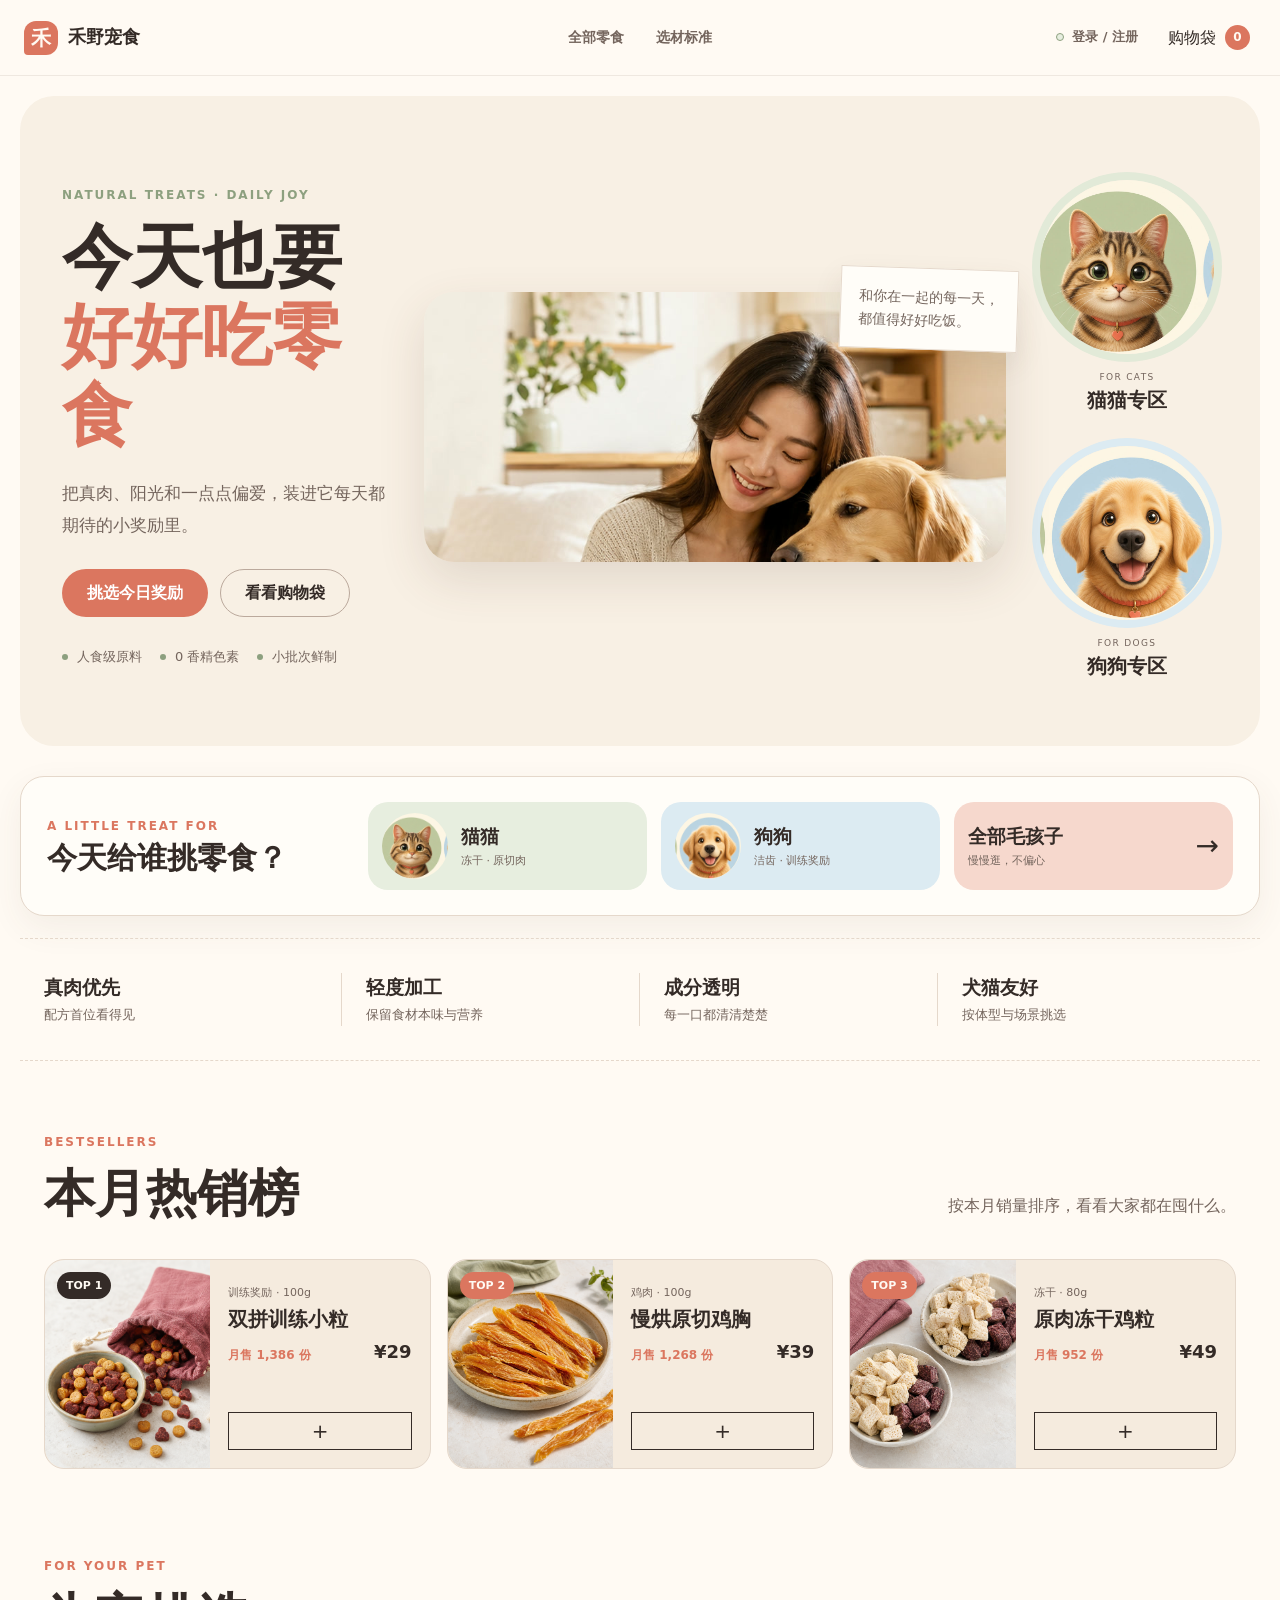
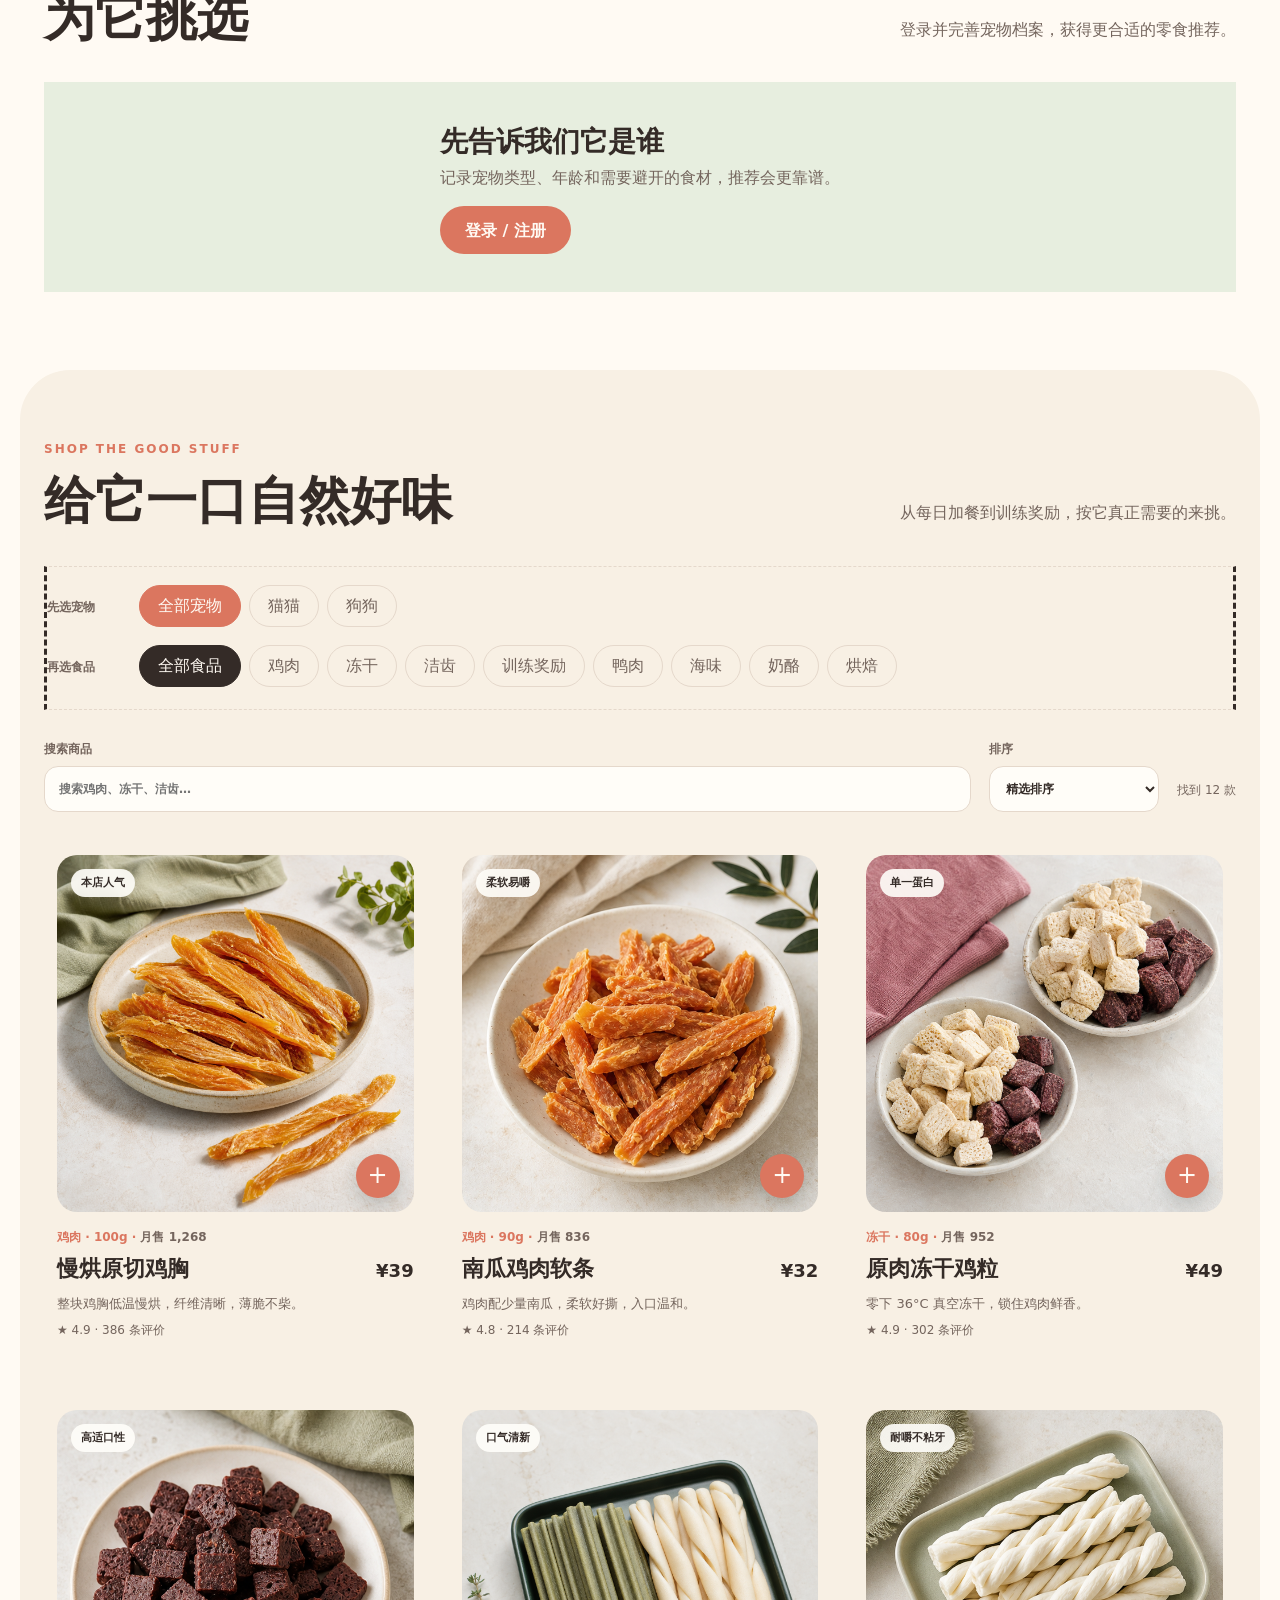
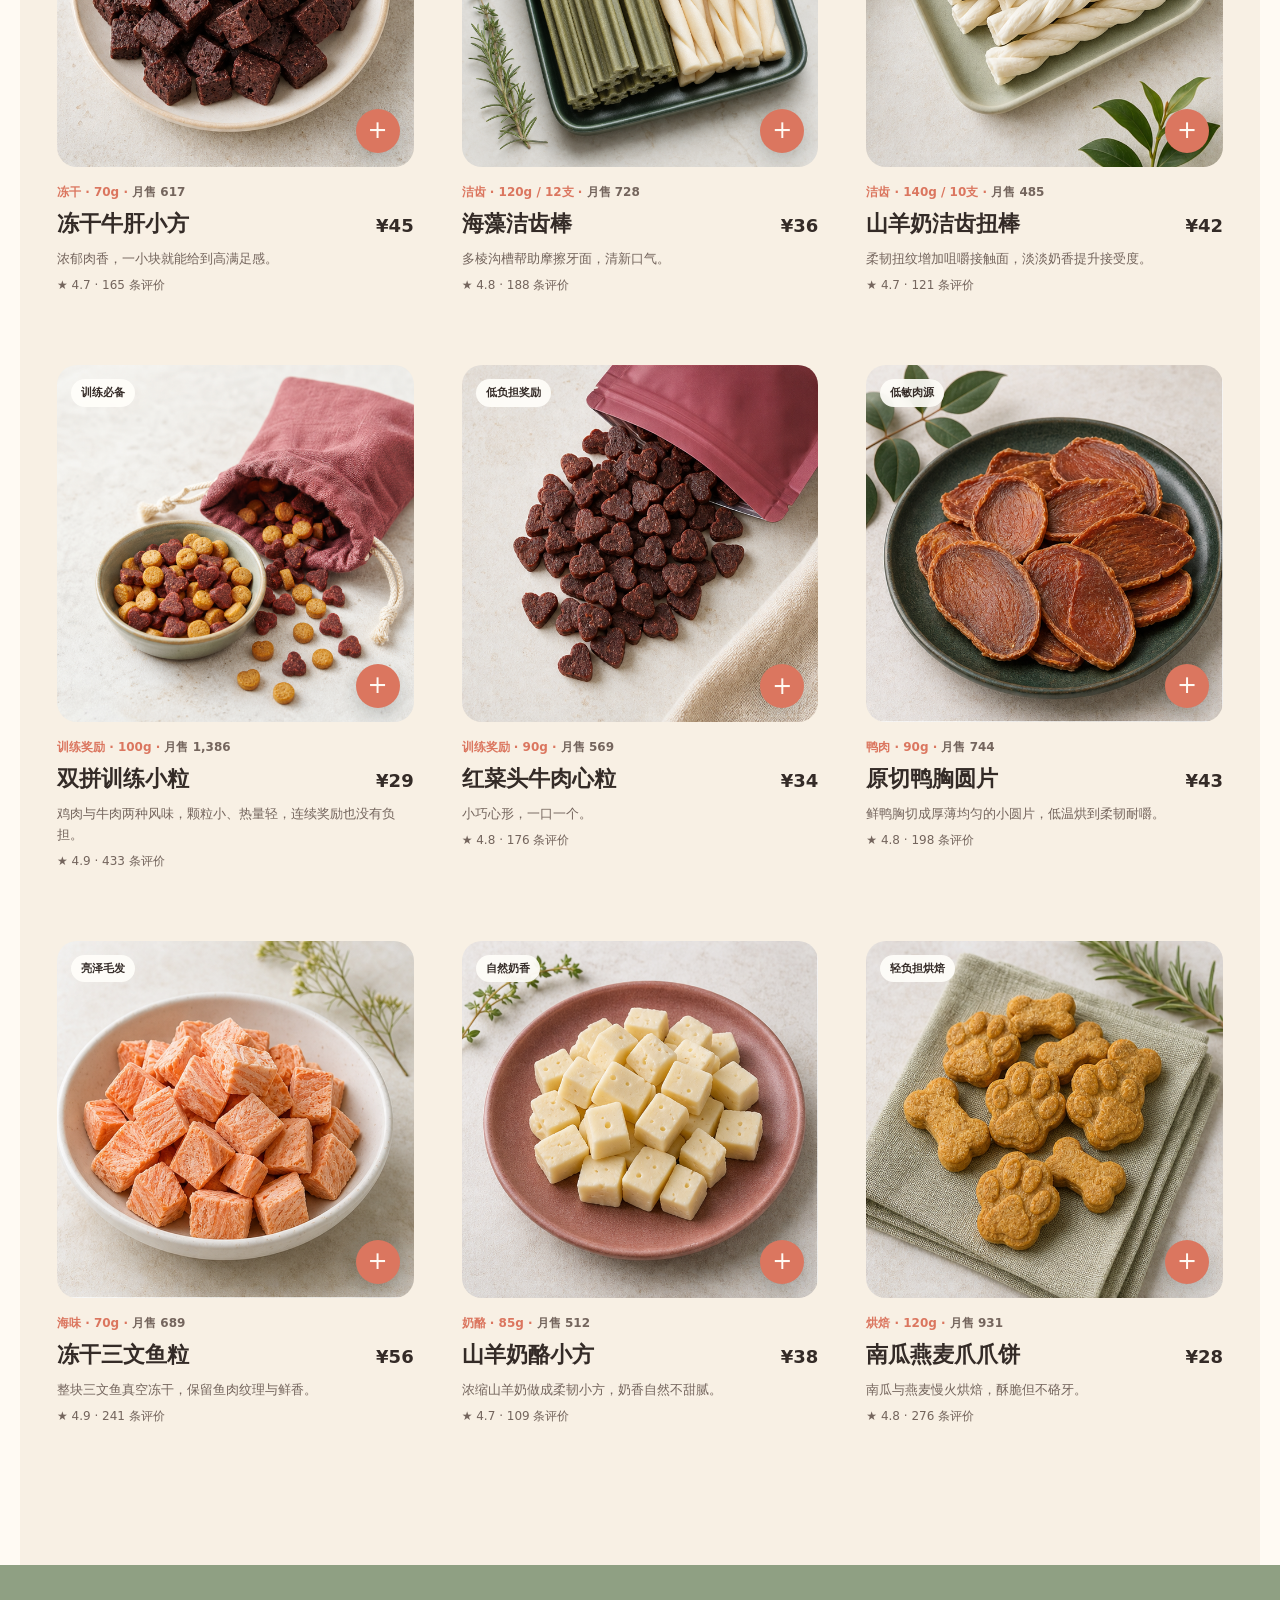
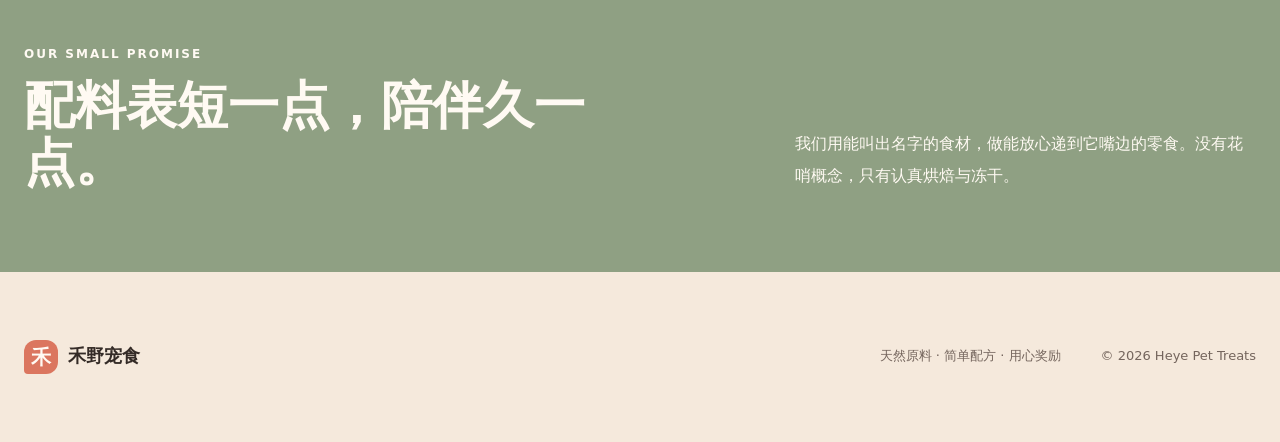
==== commit 86c19df3: "升级温馨宠物杂志视觉" ====
--- a/index.html
+++ b/index.html
@@ -5,7 +5,7 @@
   <meta name="viewport" content="width=device-width, initial-scale=1.0">
   <meta name="description" content="禾野宠食，高品质天然宠物零食。">
   <title>禾野宠食｜认真做一口好零食</title>
-  <link rel="stylesheet" href="styles.css">
+  <link rel="stylesheet" href="styles.css?v=6">
 </head>
 <body>
   <header class="site-header" id="top">
@@ -29,15 +29,13 @@
 
   <main>
     <section class="hero" aria-labelledby="hero-title">
-      <img class="hero-image" src="assets/images/hero.png" alt="金毛犬、猫与天然宠物零食陈列">
-      <div class="hero-shade"></div>
       <div class="hero-content">
         <p class="eyebrow">NATURAL TREATS · DAILY JOY</p>
-        <h1 id="hero-title">禾野宠食</h1>
-        <p class="hero-copy">好原料，少一点加工。把每一次奖励，都变成它摇尾巴的理由。</p>
+        <h1 id="hero-title">今天也要<br><em>好好吃零食</em></h1>
+        <p class="hero-copy">把真肉、阳光和一点点偏爱，装进它每天都期待的小奖励里。</p>
         <div class="hero-actions">
           <a class="button button-primary" href="#products">挑选今日奖励</a>
-          <button class="button button-light" id="heroCart" type="button">查看购物车</button>
+          <button class="button button-light" id="heroCart" type="button">看看购物袋</button>
         </div>
         <ul class="hero-notes" aria-label="品牌核心卖点">
           <li>人食级原料</li>
@@ -45,9 +43,33 @@
           <li>小批次鲜制</li>
         </ul>
       </div>
-    </section>
-
-    <section class="trust-strip" id="promise" aria-label="选材标准">
+      <figure class="hero-photo">
+        <img src="assets/images/hero-warm-crop.jpg" alt="主人陪伴金毛犬享用天然宠物零食">
+        <figcaption>和你在一起的每一天，都值得好好吃饭。</figcaption>
+      </figure>
+      <aside class="hero-pets" aria-label="按宠物快速选购">
+        <button class="pet-portrait pet-portrait-cat" type="button" data-pet-shortcut="cat">
+          <img src="assets/images/q-cat.jpg" alt="Q版猫咪头像">
+          <span><small>FOR CATS</small><strong>猫猫专区</strong></span>
+        </button>
+        <button class="pet-portrait pet-portrait-dog" type="button" data-pet-shortcut="dog">
+          <img src="assets/images/q-dog.jpg" alt="Q版狗狗头像">
+          <span><small>FOR DOGS</small><strong>狗狗专区</strong></span>
+        </button>
+      </aside>
+    </section>
+
+    <section class="pet-picker" id="promise" aria-labelledby="pet-picker-title">
+      <div>
+        <p class="eyebrow ink">A LITTLE TREAT FOR</p>
+        <h2 id="pet-picker-title">今天给谁挑零食？</h2>
+      </div>
+      <button type="button" data-pet-shortcut="cat"><img src="assets/images/q-cat.jpg" alt=""><span><strong>猫猫</strong><small>冻干 · 原切肉</small></span></button>
+      <button type="button" data-pet-shortcut="dog"><img src="assets/images/q-dog.jpg" alt=""><span><strong>狗狗</strong><small>洁齿 · 训练奖励</small></span></button>
+      <button class="pet-picker-all" type="button" data-pet-shortcut="all"><span><strong>全部毛孩子</strong><small>慢慢逛，不偏心</small></span><b aria-hidden="true">→</b></button>
+    </section>
+
+    <section class="trust-strip" aria-label="选材标准">
       <article><strong>真肉优先</strong><span>配方首位看得见</span></article>
       <article><strong>轻度加工</strong><span>保留食材本味与营养</span></article>
       <article><strong>成分透明</strong><span>每一口都清清楚楚</span></article>
@@ -213,6 +235,6 @@
     <em>查看购物车</em>
   </button>
   <div class="toast" id="toast" role="status" aria-live="polite"></div>
-  <script src="script.js?v=5"></script>
+  <script src="script.js?v=6"></script>
 </body>
 </html>
--- a/styles.css
+++ b/styles.css
@@ -425,4 +425,148 @@
 }
 @media (max-width: 600px) {
   .mobile-cart-bar:not([hidden]) + .toast { bottom: calc(max(14px, env(safe-area-inset-bottom)) + 76px); max-width: calc(100vw - 28px); text-align: center; }
-}+}
+/* Warm editorial refresh */
+:root {
+  --ink: #342b27;
+  --ink-soft: #74655d;
+  --sage: #8da07f;
+  --sage-light: #e7eedf;
+  --cream: #f8f0e4;
+  --white: #fffaf3;
+  --berry: #db765f;
+  --berry-light: #f6d8cd;
+  --blue-light: #dcebf2;
+  --line: #e5d8cb;
+  --shadow: 0 18px 48px rgba(91, 66, 52, .14);
+}
+body { background: #fffaf3; }
+.site-header {
+  height: 76px;
+  background: rgba(255, 250, 243, .96);
+  border-color: rgba(96, 72, 58, .1);
+}
+.brand { font-family: "STSong", "SimSun", serif; font-size: 18px; }
+.brand-mark { border-radius: 12px 12px 12px 4px; background: var(--berry); }
+.nav-links a { position: relative; font-weight: 700; }
+.nav-links a::after { content: ""; position: absolute; left: 50%; right: 50%; bottom: -10px; height: 2px; background: var(--berry); transition: left .2s ease, right .2s ease; }
+.nav-links a:hover::after { left: 0; right: 0; }
+.cart-count { background: var(--berry); }
+.button { border-radius: 999px; }
+.button-primary { background: var(--berry); }
+.button-primary:hover { background: #c8624c; }
+.hero {
+  width: min(1420px, calc(100% - 40px));
+  min-height: 650px;
+  height: auto;
+  max-height: none;
+  margin: 20px auto 0;
+  padding: 56px 38px 44px max(42px, calc((100% - 1320px) / 2));
+  display: grid;
+  grid-template-columns: minmax(330px, .78fr) minmax(500px, 1.35fr) 190px;
+  gap: 26px;
+  align-items: center;
+  overflow: visible;
+  background: #f8f0e4;
+  border-radius: 34px;
+}
+.hero-content { width: auto; margin: 0; color: var(--ink); position: relative; z-index: 2; }
+.hero-content .eyebrow { color: var(--sage); }
+.hero h1 { margin-bottom: 22px; font-size: clamp(56px, 5.5vw, 88px); font-weight: 700; }
+.hero h1 em { color: var(--berry); font-style: normal; }
+.hero-copy { max-width: 440px; margin-bottom: 28px; color: var(--ink-soft); font-size: 17px; line-height: 1.9; }
+.hero .button-primary { color: #fff; background: var(--berry); }
+.hero .button-light { color: var(--ink); background: transparent; border-color: #bba99c; }
+.hero-notes { margin-top: 30px; gap: 18px; color: var(--ink-soft); }
+.hero-notes li::before { background: var(--sage); }
+.hero-photo { position: relative; min-width: 0; margin: 0; }
+.hero-photo img { aspect-ratio: 1.22 / 1; object-fit: cover; object-position: center; border-radius: 46% 46% 24px 24px; box-shadow: var(--shadow); }
+.hero-photo figcaption { position: absolute; right: -12px; top: -24px; width: 178px; padding: 17px 18px; color: var(--ink-soft); background: #fffdf8; border: 1px solid var(--line); box-shadow: 0 12px 28px rgba(91,66,52,.1); font-family: "STSong", "SimSun", serif; font-size: 14px; line-height: 1.65; transform: rotate(2deg); }
+.hero-pets { display: grid; gap: 22px; align-self: stretch; align-content: center; }
+.pet-portrait { border: 0; padding: 0; color: var(--ink); background: transparent; cursor: pointer; text-align: center; }
+.pet-portrait img { aspect-ratio: 1; object-fit: cover; border-radius: 50%; border: 8px solid #e2ead8; transition: transform .25s ease; }
+.pet-portrait-dog img { border-color: var(--blue-light); }
+.pet-portrait:hover img { transform: rotate(-3deg) scale(1.04); }
+.pet-portrait span { display: grid; margin-top: 8px; }
+.pet-portrait small { color: var(--ink-soft); font-size: 9px; letter-spacing: .15em; }
+.pet-portrait strong { font-family: "STSong", "SimSun", serif; font-size: 20px; }
+.pet-picker {
+  max-width: var(--container);
+  margin: 30px auto 0;
+  padding: 25px 26px;
+  display: grid;
+  grid-template-columns: 1.1fr repeat(3, 1fr);
+  gap: 14px;
+  align-items: center;
+  background: #fffdf8;
+  border: 1px solid var(--line);
+  border-radius: 24px;
+  box-shadow: 0 12px 34px rgba(91,66,52,.07);
+}
+.pet-picker h2 { margin: 0; font-size: 30px; }
+.pet-picker .eyebrow { margin-bottom: 5px; }
+.pet-picker button { min-height: 88px; padding: 10px 14px; display: flex; align-items: center; gap: 13px; border: 0; border-radius: 20px; color: var(--ink); background: var(--sage-light); cursor: pointer; text-align: left; transition: transform .2s ease, box-shadow .2s ease; }
+.pet-picker button:nth-of-type(2) { background: var(--blue-light); }
+.pet-picker button:hover { transform: translateY(-3px); box-shadow: 0 10px 22px rgba(91,66,52,.1); }
+.pet-picker img { width: 66px; height: 66px; object-fit: cover; border-radius: 50%; }
+.pet-picker span { display: grid; }
+.pet-picker strong { font-family: "STSong", "SimSun", serif; font-size: 19px; }
+.pet-picker small { color: var(--ink-soft); font-size: 11px; }
+.pet-picker .pet-picker-all { justify-content: space-between; background: var(--berry-light); }
+.pet-picker-all b { font-size: 28px; font-weight: 400; }
+.trust-strip { margin-top: 22px; border-top: 1px dashed var(--line); border-bottom: 1px dashed var(--line); }
+.bestsellers-section { padding-top: 72px; }
+.bestseller-card, .recommendation-card, .product-image-wrap, .product-empty { border-radius: 20px; }
+.bestseller-card { background: #f5ebde; border: 1px solid var(--line); }
+.bestseller-image img { border-radius: 20px 0 0 20px; }
+.rank-badge { border-radius: 999px; }
+.recommendation-card { overflow: hidden; border: 1px solid var(--line); background: #fffdf8; box-shadow: 0 12px 28px rgba(91,66,52,.07); }
+.products-section { margin-top: 78px; padding-top: 70px; background: #f8f0e4; border-radius: 50px 50px 0 0; }
+.filter-groups { border-style: dashed; }
+.filter-button { border-radius: 999px; }
+.product-card { padding: 12px 12px 18px; border: 1px solid transparent; border-radius: 24px; transition: background .2s ease, border-color .2s ease, transform .2s ease; }
+.product-card:hover { transform: translateY(-5px); background: #fffdf8; border-color: var(--line); }
+.product-image-wrap { border-radius: 20px; }
+.product-badge { border-radius: 999px; }
+.quick-add { border-radius: 50%; background: var(--berry); }
+.product-search-field input, .product-sort select { border-radius: 14px; background: #fffdf8; }
+.story-band { background: #8fa083; }
+footer { background: #f5e9dc; }
+.mobile-cart-bar:not([hidden]) { border-radius: 22px; background: var(--berry); }
+
+@media (max-width: 1100px) {
+  .hero { grid-template-columns: minmax(290px, .8fr) minmax(420px, 1.2fr); }
+  .hero-pets { grid-column: 1 / -1; grid-template-columns: repeat(2, 150px); justify-content: center; }
+  .pet-picker { grid-template-columns: repeat(3, 1fr); }
+  .pet-picker > div { grid-column: 1 / -1; text-align: center; }
+}
+@media (max-width: 760px) {
+  .site-header { height: 64px; }
+  .hero { width: calc(100% - 24px); margin-top: 12px; padding: 34px 18px 24px; grid-template-columns: 1fr; gap: 24px; border-radius: 26px; }
+  .hero-content { order: 1; }
+  .hero-photo { order: 2; }
+  .hero-pets { order: 3; grid-column: auto; grid-template-columns: repeat(2, minmax(0, 1fr)); gap: 16px; }
+  .hero h1 { font-size: clamp(46px, 15vw, 68px); }
+  .hero-copy { font-size: 15px; }
+  .hero-photo img { aspect-ratio: 1.1 / 1; border-radius: 40% 40% 20px 20px; object-position: 58% center; }
+  .hero-photo figcaption { right: 8px; top: -18px; width: 150px; padding: 12px; font-size: 12px; }
+  .pet-portrait { display: grid; grid-template-columns: 76px 1fr; gap: 10px; align-items: center; text-align: left; background: #fffdf8; border-radius: 18px; padding: 9px; }
+  .pet-portrait img { border-width: 5px; }
+  .pet-picker { margin: 18px 12px 0; padding: 20px 14px; grid-template-columns: 1fr; border-radius: 22px; }
+  .pet-picker > div { grid-column: auto; }
+  .pet-picker h2 { font-size: 28px; }
+  .trust-strip { margin-top: 18px; }
+  .products-section { margin-top: 58px; padding-top: 58px; border-radius: 32px 32px 0 0; }
+}
+@media (max-width: 600px) {
+  .header-actions { gap: 10px; }
+  .admin-entry { display: none; }
+  .hero-actions { display: grid; grid-template-columns: 1fr 1fr; }
+  .hero-actions .button { min-width: 0; padding: 0 12px; }
+  .hero-notes { display: grid; grid-template-columns: repeat(3, 1fr); gap: 5px; font-size: 10px; }
+  .hero-notes li::before { margin-right: 5px; }
+  .product-card { padding: 9px 9px 15px; }
+}
+
+.hero-photo img { aspect-ratio: 2.15 / 1; border-radius: 30px; object-position: center; }
+@media (max-width: 760px) { .hero-photo img { aspect-ratio: 1.72 / 1; border-radius: 24px; } }
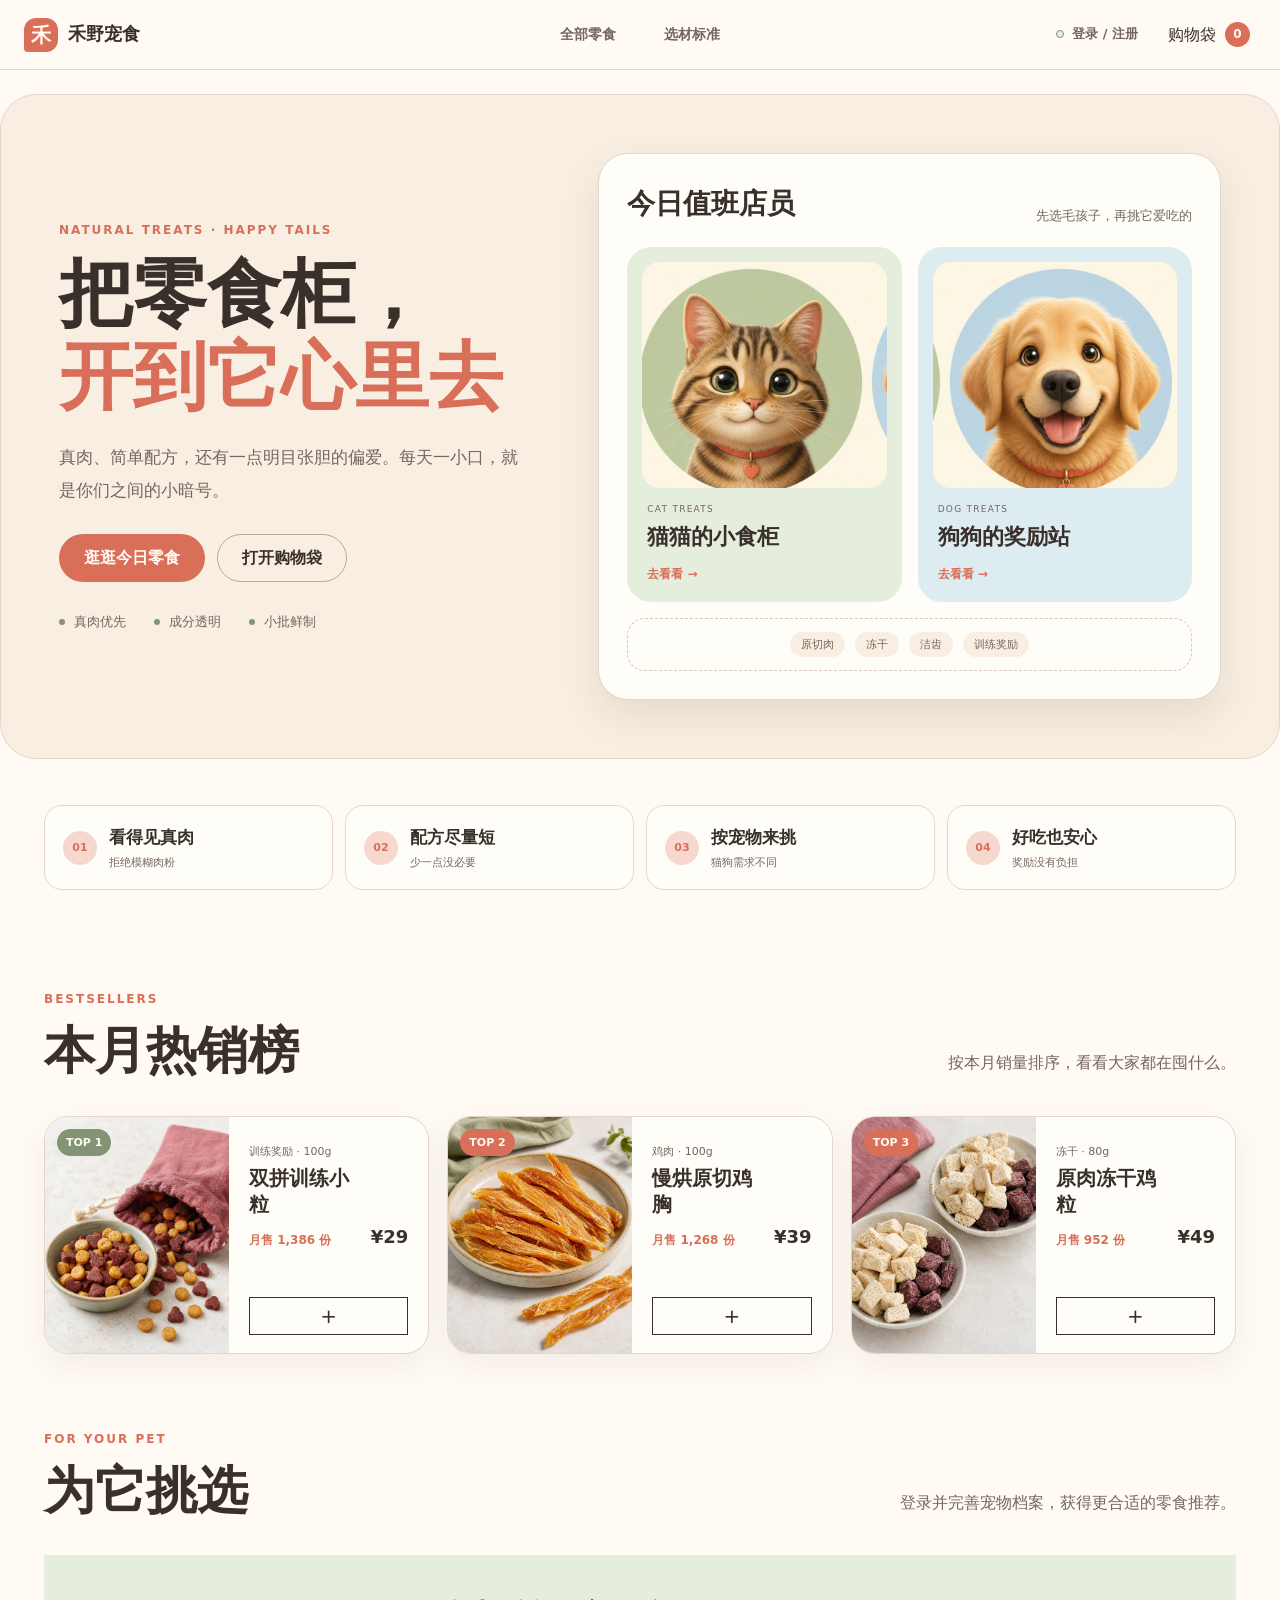
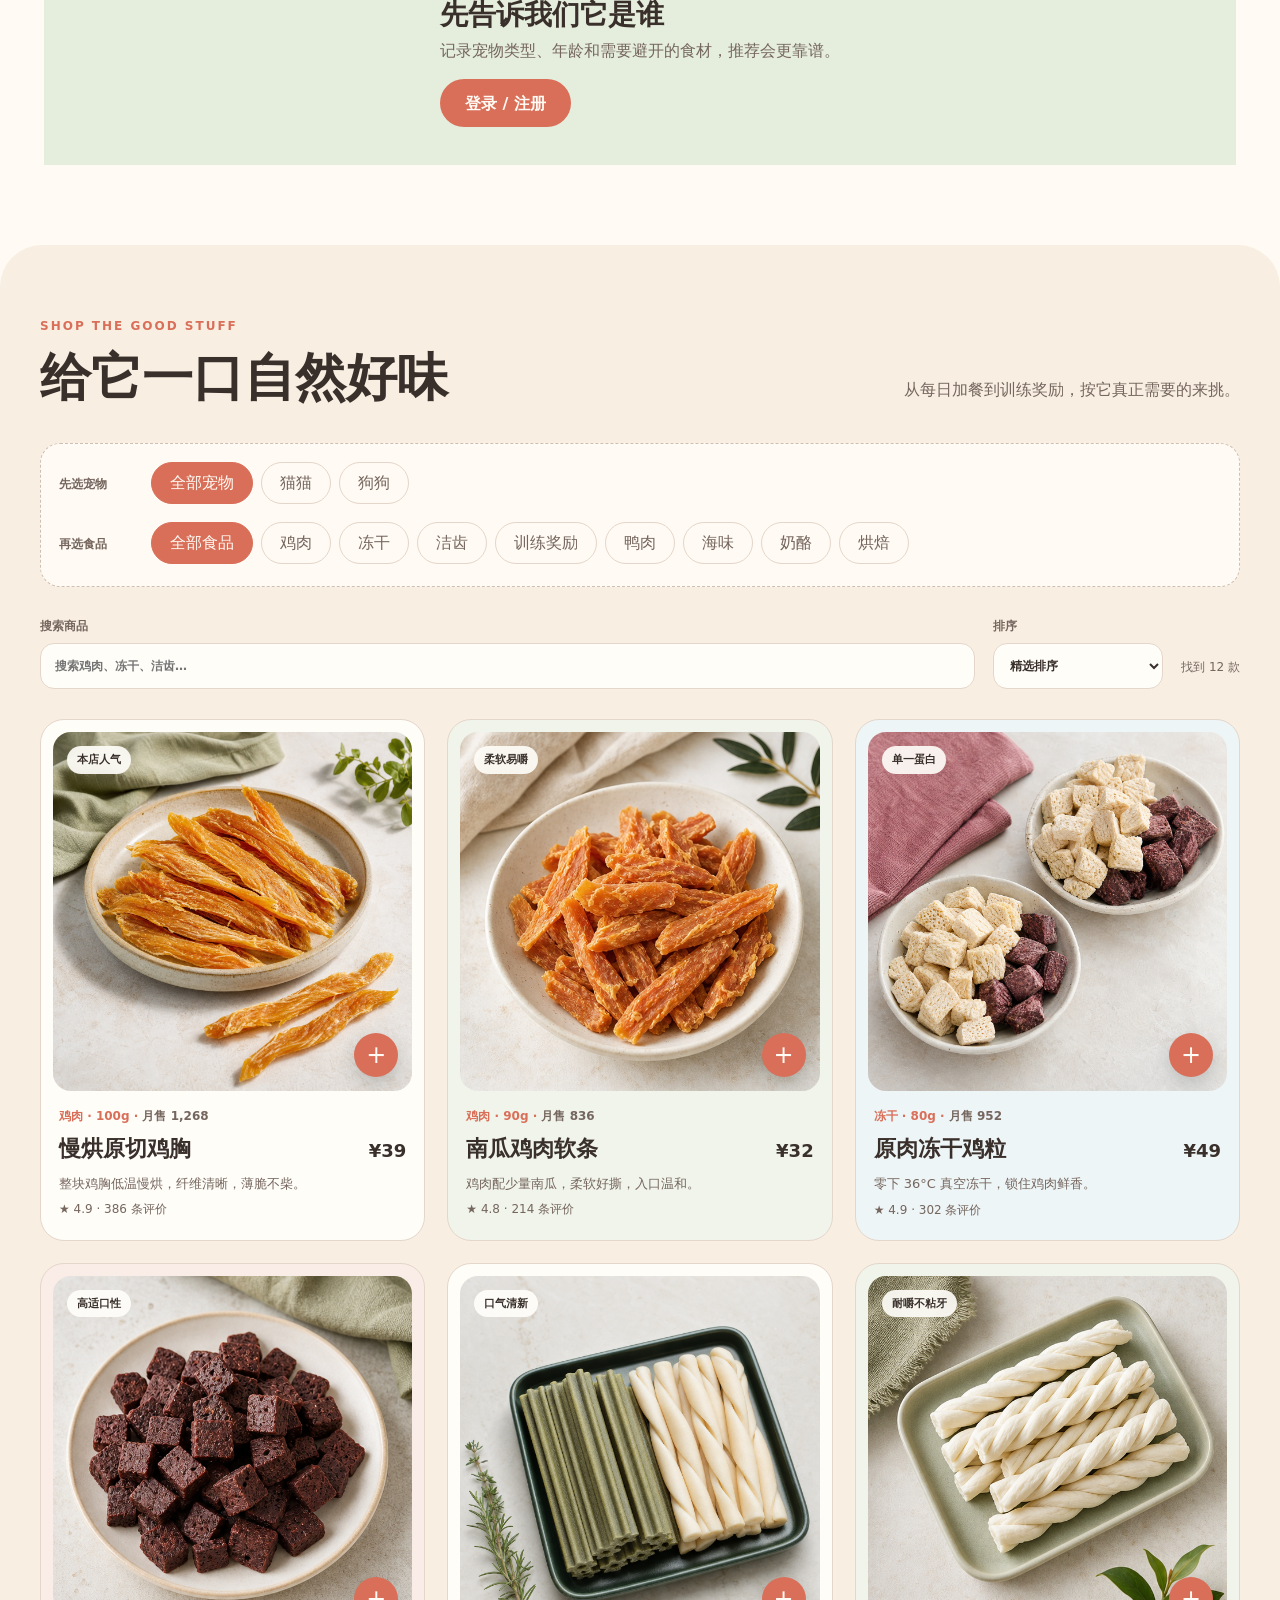
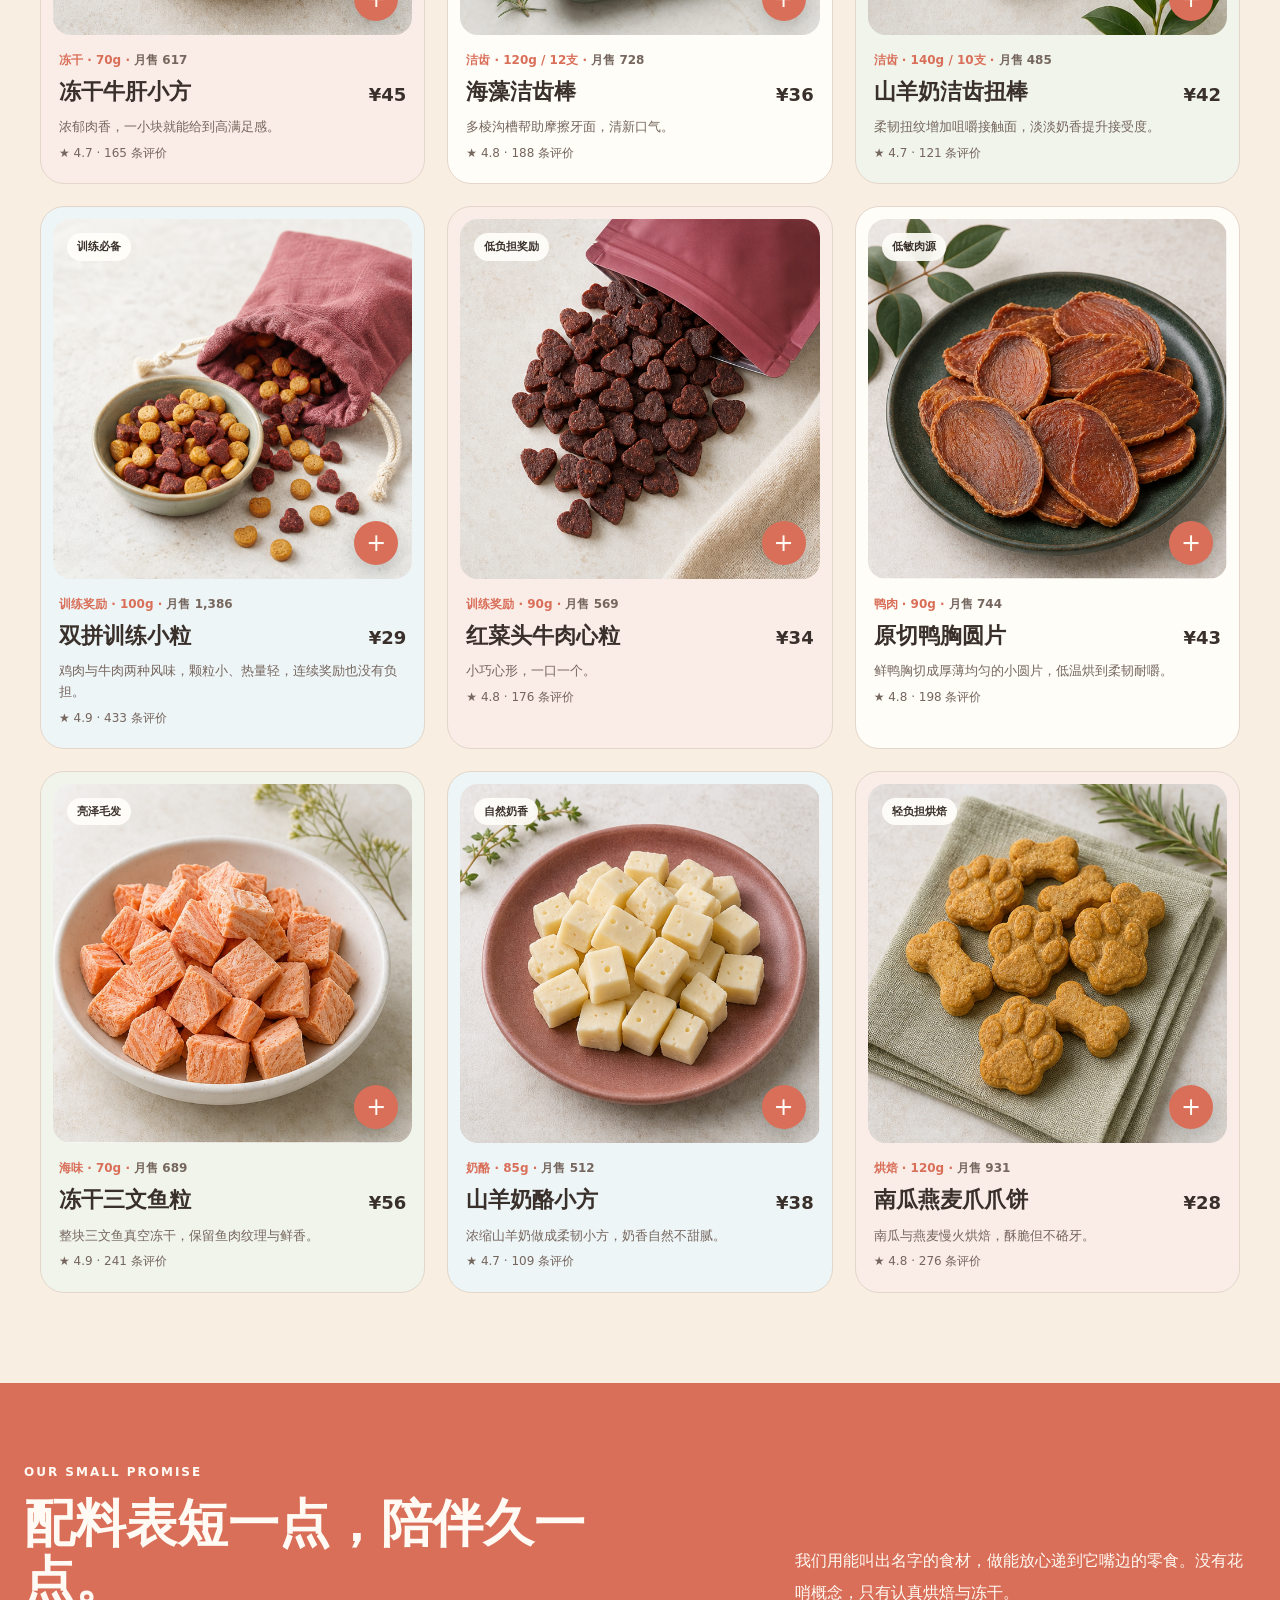
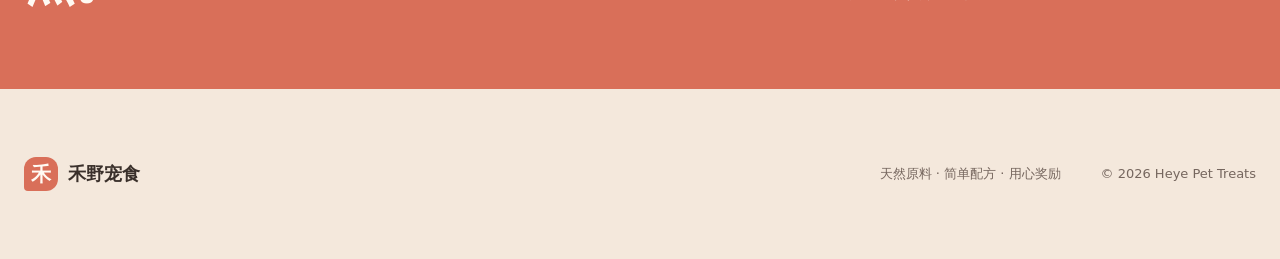
==== commit a1e3c5b8: "统一温馨宠物小店视觉" ====
--- a/index.html
+++ b/index.html
@@ -5,7 +5,7 @@
   <meta name="viewport" content="width=device-width, initial-scale=1.0">
   <meta name="description" content="禾野宠食，高品质天然宠物零食。">
   <title>禾野宠食｜认真做一口好零食</title>
-  <link rel="stylesheet" href="styles.css?v=6">
+  <link rel="stylesheet" href="styles.css?v=7">
 </head>
 <body>
   <header class="site-header" id="top">
@@ -28,52 +28,43 @@
   </header>
 
   <main>
-    <section class="hero" aria-labelledby="hero-title">
-      <div class="hero-content">
-        <p class="eyebrow">NATURAL TREATS · DAILY JOY</p>
-        <h1 id="hero-title">今天也要<br><em>好好吃零食</em></h1>
-        <p class="hero-copy">把真肉、阳光和一点点偏爱，装进它每天都期待的小奖励里。</p>
+    <section class="hero-shop" aria-labelledby="hero-title">
+      <div class="hero-shop-copy">
+        <p class="eyebrow ink">NATURAL TREATS · HAPPY TAILS</p>
+        <h1 id="hero-title">把零食柜，<br><em>开到它心里去</em></h1>
+        <p>真肉、简单配方，还有一点明目张胆的偏爱。每天一小口，就是你们之间的小暗号。</p>
         <div class="hero-actions">
-          <a class="button button-primary" href="#products">挑选今日奖励</a>
-          <button class="button button-light" id="heroCart" type="button">看看购物袋</button>
+          <a class="button button-primary" href="#products">逛逛今日零食</a>
+          <button class="button button-light" id="heroCart" type="button">打开购物袋</button>
         </div>
         <ul class="hero-notes" aria-label="品牌核心卖点">
-          <li>人食级原料</li>
-          <li>0 香精色素</li>
-          <li>小批次鲜制</li>
+          <li>真肉优先</li><li>成分透明</li><li>小批鲜制</li>
         </ul>
       </div>
-      <figure class="hero-photo">
-        <img src="assets/images/hero-warm-crop.jpg" alt="主人陪伴金毛犬享用天然宠物零食">
-        <figcaption>和你在一起的每一天，都值得好好吃饭。</figcaption>
-      </figure>
-      <aside class="hero-pets" aria-label="按宠物快速选购">
-        <button class="pet-portrait pet-portrait-cat" type="button" data-pet-shortcut="cat">
-          <img src="assets/images/q-cat.jpg" alt="Q版猫咪头像">
-          <span><small>FOR CATS</small><strong>猫猫专区</strong></span>
-        </button>
-        <button class="pet-portrait pet-portrait-dog" type="button" data-pet-shortcut="dog">
-          <img src="assets/images/q-dog.jpg" alt="Q版狗狗头像">
-          <span><small>FOR DOGS</small><strong>狗狗专区</strong></span>
-        </button>
-      </aside>
-    </section>
-
-    <section class="pet-picker" id="promise" aria-labelledby="pet-picker-title">
-      <div>
-        <p class="eyebrow ink">A LITTLE TREAT FOR</p>
-        <h2 id="pet-picker-title">今天给谁挑零食？</h2>
-      </div>
-      <button type="button" data-pet-shortcut="cat"><img src="assets/images/q-cat.jpg" alt=""><span><strong>猫猫</strong><small>冻干 · 原切肉</small></span></button>
-      <button type="button" data-pet-shortcut="dog"><img src="assets/images/q-dog.jpg" alt=""><span><strong>狗狗</strong><small>洁齿 · 训练奖励</small></span></button>
-      <button class="pet-picker-all" type="button" data-pet-shortcut="all"><span><strong>全部毛孩子</strong><small>慢慢逛，不偏心</small></span><b aria-hidden="true">→</b></button>
-    </section>
-
-    <section class="trust-strip" aria-label="选材标准">
-      <article><strong>真肉优先</strong><span>配方首位看得见</span></article>
-      <article><strong>轻度加工</strong><span>保留食材本味与营养</span></article>
-      <article><strong>成分透明</strong><span>每一口都清清楚楚</span></article>
-      <article><strong>犬猫友好</strong><span>按体型与场景挑选</span></article>
+      <div class="mascot-stage">
+        <div class="mascot-stage-heading">
+          <span>今日值班店员</span>
+          <small>先选毛孩子，再挑它爱吃的</small>
+        </div>
+        <div class="mascot-pair">
+          <button type="button" data-pet-shortcut="cat">
+            <img src="assets/images/q-cat.jpg" alt="Q版猫咪店员">
+            <span><small>CAT TREATS</small><strong>猫猫的小食柜</strong><b>去看看 →</b></span>
+          </button>
+          <button type="button" data-pet-shortcut="dog">
+            <img src="assets/images/q-dog.jpg" alt="Q版狗狗店员">
+            <span><small>DOG TREATS</small><strong>狗狗的奖励站</strong><b>去看看 →</b></span>
+          </button>
+        </div>
+        <div class="treat-ribbon"><span>原切肉</span><span>冻干</span><span>洁齿</span><span>训练奖励</span></div>
+      </div>
+    </section>
+
+    <section class="trust-strip" id="promise" aria-label="选材标准">
+      <article><b>01</b><strong>看得见真肉</strong><span>拒绝模糊肉粉</span></article>
+      <article><b>02</b><strong>配方尽量短</strong><span>少一点没必要</span></article>
+      <article><b>03</b><strong>按宠物来挑</strong><span>猫狗需求不同</span></article>
+      <article><b>04</b><strong>好吃也安心</strong><span>奖励没有负担</span></article>
     </section>
 
     <section class="bestsellers-section" aria-labelledby="bestsellers-title">
@@ -235,6 +226,6 @@
     <em>查看购物车</em>
   </button>
   <div class="toast" id="toast" role="status" aria-live="polite"></div>
-  <script src="script.js?v=6"></script>
+  <script src="script.js?v=7"></script>
 </body>
 </html>
--- a/styles.css
+++ b/styles.css
@@ -426,147 +426,146 @@
 @media (max-width: 600px) {
   .mobile-cart-bar:not([hidden]) + .toast { bottom: calc(max(14px, env(safe-area-inset-bottom)) + 76px); max-width: calc(100vw - 28px); text-align: center; }
 }
-/* Warm editorial refresh */
+
+/* Cohesive warm pet-shop system */
 :root {
-  --ink: #342b27;
-  --ink-soft: #74655d;
-  --sage: #8da07f;
-  --sage-light: #e7eedf;
-  --cream: #f8f0e4;
+  --ink: #3a302b;
+  --ink-soft: #75665e;
+  --sage: #829474;
+  --sage-light: #e5eddd;
+  --cream: #f8efe2;
   --white: #fffaf3;
-  --berry: #db765f;
-  --berry-light: #f6d8cd;
-  --blue-light: #dcebf2;
-  --line: #e5d8cb;
-  --shadow: 0 18px 48px rgba(91, 66, 52, .14);
-}
-body { background: #fffaf3; }
-.site-header {
-  height: 76px;
-  background: rgba(255, 250, 243, .96);
-  border-color: rgba(96, 72, 58, .1);
-}
+  --berry: #d96f59;
+  --berry-light: #f7d8ce;
+  --blue-light: #dcecf1;
+  --yellow-light: #f5e9b9;
+  --line: #e4d6ca;
+  --shadow: 0 16px 40px rgba(91, 65, 50, .12);
+}
+body { background: var(--white); color: var(--ink); }
+.site-header { height: 70px; background: rgba(255,250,243,.96); border-color: var(--line); }
 .brand { font-family: "STSong", "SimSun", serif; font-size: 18px; }
 .brand-mark { border-radius: 12px 12px 12px 4px; background: var(--berry); }
-.nav-links a { position: relative; font-weight: 700; }
-.nav-links a::after { content: ""; position: absolute; left: 50%; right: 50%; bottom: -10px; height: 2px; background: var(--berry); transition: left .2s ease, right .2s ease; }
-.nav-links a:hover::after { left: 0; right: 0; }
+.nav-links { gap: 26px; }
+.nav-links a { padding: 7px 11px; border-radius: 999px; font-weight: 700; }
+.nav-links a:hover { color: var(--ink); background: var(--cream); }
 .cart-count { background: var(--berry); }
 .button { border-radius: 999px; }
 .button-primary { background: var(--berry); }
-.button-primary:hover { background: #c8624c; }
-.hero {
-  width: min(1420px, calc(100% - 40px));
-  min-height: 650px;
-  height: auto;
-  max-height: none;
-  margin: 20px auto 0;
-  padding: 56px 38px 44px max(42px, calc((100% - 1320px) / 2));
+.button-primary:hover { background: #c45e49; }
+.button-light { color: var(--ink); border-color: #b9a89d; background: transparent; }
+
+.hero-shop {
+  max-width: 1320px;
+  min-height: 610px;
+  margin: 24px auto 0;
+  padding: 58px;
   display: grid;
-  grid-template-columns: minmax(330px, .78fr) minmax(500px, 1.35fr) 190px;
-  gap: 26px;
+  grid-template-columns: .88fr 1.12fr;
+  gap: 50px;
   align-items: center;
-  overflow: visible;
-  background: #f8f0e4;
-  border-radius: 34px;
-}
-.hero-content { width: auto; margin: 0; color: var(--ink); position: relative; z-index: 2; }
-.hero-content .eyebrow { color: var(--sage); }
-.hero h1 { margin-bottom: 22px; font-size: clamp(56px, 5.5vw, 88px); font-weight: 700; }
-.hero h1 em { color: var(--berry); font-style: normal; }
-.hero-copy { max-width: 440px; margin-bottom: 28px; color: var(--ink-soft); font-size: 17px; line-height: 1.9; }
-.hero .button-primary { color: #fff; background: var(--berry); }
-.hero .button-light { color: var(--ink); background: transparent; border-color: #bba99c; }
-.hero-notes { margin-top: 30px; gap: 18px; color: var(--ink-soft); }
-.hero-notes li::before { background: var(--sage); }
-.hero-photo { position: relative; min-width: 0; margin: 0; }
-.hero-photo img { aspect-ratio: 1.22 / 1; object-fit: cover; object-position: center; border-radius: 46% 46% 24px 24px; box-shadow: var(--shadow); }
-.hero-photo figcaption { position: absolute; right: -12px; top: -24px; width: 178px; padding: 17px 18px; color: var(--ink-soft); background: #fffdf8; border: 1px solid var(--line); box-shadow: 0 12px 28px rgba(91,66,52,.1); font-family: "STSong", "SimSun", serif; font-size: 14px; line-height: 1.65; transform: rotate(2deg); }
-.hero-pets { display: grid; gap: 22px; align-self: stretch; align-content: center; }
-.pet-portrait { border: 0; padding: 0; color: var(--ink); background: transparent; cursor: pointer; text-align: center; }
-.pet-portrait img { aspect-ratio: 1; object-fit: cover; border-radius: 50%; border: 8px solid #e2ead8; transition: transform .25s ease; }
-.pet-portrait-dog img { border-color: var(--blue-light); }
-.pet-portrait:hover img { transform: rotate(-3deg) scale(1.04); }
-.pet-portrait span { display: grid; margin-top: 8px; }
-.pet-portrait small { color: var(--ink-soft); font-size: 9px; letter-spacing: .15em; }
-.pet-portrait strong { font-family: "STSong", "SimSun", serif; font-size: 20px; }
-.pet-picker {
-  max-width: var(--container);
-  margin: 30px auto 0;
-  padding: 25px 26px;
-  display: grid;
-  grid-template-columns: 1.1fr repeat(3, 1fr);
-  gap: 14px;
-  align-items: center;
-  background: #fffdf8;
+  background: var(--cream);
   border: 1px solid var(--line);
-  border-radius: 24px;
-  box-shadow: 0 12px 34px rgba(91,66,52,.07);
-}
-.pet-picker h2 { margin: 0; font-size: 30px; }
-.pet-picker .eyebrow { margin-bottom: 5px; }
-.pet-picker button { min-height: 88px; padding: 10px 14px; display: flex; align-items: center; gap: 13px; border: 0; border-radius: 20px; color: var(--ink); background: var(--sage-light); cursor: pointer; text-align: left; transition: transform .2s ease, box-shadow .2s ease; }
-.pet-picker button:nth-of-type(2) { background: var(--blue-light); }
-.pet-picker button:hover { transform: translateY(-3px); box-shadow: 0 10px 22px rgba(91,66,52,.1); }
-.pet-picker img { width: 66px; height: 66px; object-fit: cover; border-radius: 50%; }
-.pet-picker span { display: grid; }
-.pet-picker strong { font-family: "STSong", "SimSun", serif; font-size: 19px; }
-.pet-picker small { color: var(--ink-soft); font-size: 11px; }
-.pet-picker .pet-picker-all { justify-content: space-between; background: var(--berry-light); }
-.pet-picker-all b { font-size: 28px; font-weight: 400; }
-.trust-strip { margin-top: 22px; border-top: 1px dashed var(--line); border-bottom: 1px dashed var(--line); }
-.bestsellers-section { padding-top: 72px; }
-.bestseller-card, .recommendation-card, .product-image-wrap, .product-empty { border-radius: 20px; }
-.bestseller-card { background: #f5ebde; border: 1px solid var(--line); }
-.bestseller-image img { border-radius: 20px 0 0 20px; }
-.rank-badge { border-radius: 999px; }
-.recommendation-card { overflow: hidden; border: 1px solid var(--line); background: #fffdf8; box-shadow: 0 12px 28px rgba(91,66,52,.07); }
-.products-section { margin-top: 78px; padding-top: 70px; background: #f8f0e4; border-radius: 50px 50px 0 0; }
-.filter-groups { border-style: dashed; }
+  border-radius: 36px;
+}
+.hero-shop-copy { max-width: 520px; }
+.hero-shop-copy h1 { margin-bottom: 22px; font-size: clamp(58px, 5.8vw, 88px); }
+.hero-shop-copy h1 em { color: var(--berry); font-style: normal; }
+.hero-shop-copy > p:not(.eyebrow) { max-width: 470px; color: var(--ink-soft); font-size: 17px; line-height: 1.9; }
+.hero-shop .hero-actions { margin-top: 28px; }
+.hero-shop .hero-notes { margin-top: 30px; color: var(--ink-soft); }
+.hero-shop .hero-notes li::before { background: var(--sage); }
+
+.mascot-stage { padding: 28px; background: #fffdf8; border: 1px solid var(--line); border-radius: 30px; box-shadow: var(--shadow); }
+.mascot-stage-heading { display: flex; justify-content: space-between; align-items: end; gap: 20px; margin-bottom: 20px; }
+.mascot-stage-heading span { font-family: "STSong", "SimSun", serif; font-size: 28px; font-weight: 700; }
+.mascot-stage-heading small { color: var(--ink-soft); }
+.mascot-pair { display: grid; grid-template-columns: 1fr 1fr; gap: 16px; }
+.mascot-pair button { min-width: 0; padding: 15px; border: 0; border-radius: 24px; color: var(--ink); background: var(--sage-light); cursor: pointer; text-align: left; transition: transform .2s ease, box-shadow .2s ease; }
+.mascot-pair button:last-child { background: var(--blue-light); }
+.mascot-pair button:hover { transform: translateY(-5px); box-shadow: 0 14px 28px rgba(91,65,50,.11); }
+.mascot-pair img { aspect-ratio: 1.08 / 1; object-fit: cover; border-radius: 18px; }
+.mascot-pair span { display: grid; padding: 14px 5px 3px; }
+.mascot-pair small { color: var(--ink-soft); font-size: 9px; letter-spacing: .14em; }
+.mascot-pair strong { margin: 3px 0 10px; font-family: "STSong", "SimSun", serif; font-size: 22px; }
+.mascot-pair b { color: var(--berry); font-size: 12px; }
+.treat-ribbon { margin-top: 16px; padding: 13px 16px; display: flex; justify-content: center; gap: 10px; flex-wrap: wrap; border: 1px dashed #d7c7b9; border-radius: 18px; }
+.treat-ribbon span { padding: 4px 11px; border-radius: 999px; color: var(--ink-soft); background: var(--cream); font-size: 11px; }
+
+.trust-strip { max-width: 1240px; margin-top: 22px; padding: 24px; gap: 12px; border: 0; }
+.trust-strip article { min-width: 0; padding: 18px; grid-template-columns: auto 1fr; column-gap: 12px; align-items: center; border: 1px solid var(--line); border-radius: 18px; background: #fffdf8; }
+.trust-strip article:first-child, .trust-strip article:nth-child(3) { padding-left: 18px; }
+.trust-strip article:last-child { border-right: 1px solid var(--line); }
+.trust-strip b { grid-row: 1 / 3; width: 34px; height: 34px; display: grid; place-items: center; border-radius: 50%; color: var(--berry); background: var(--berry-light); font-size: 11px; }
+.trust-strip strong { font-size: 17px; }
+.trust-strip span { font-size: 11px; }
+
+.bestsellers-section { padding-top: 76px; }
+.compact-heading h2, .section-heading h2 { color: var(--ink); }
+.bestseller-grid { gap: 18px; }
+.bestseller-card { min-height: 238px; grid-template-columns: 48% 52%; border: 1px solid var(--line); border-radius: 24px; background: #fffdf8; overflow: hidden; box-shadow: 0 12px 30px rgba(91,65,50,.07); }
+.bestseller-image img { border-radius: 0; }
+.rank-badge { border-radius: 999px; background: var(--berry); }
+.bestseller-card:first-child .rank-badge { background: var(--sage); }
+.bestseller-info { padding: 26px 20px 18px; }
+
+.recommendations-section { padding-top: 76px; }
+.recommendation-card { overflow: hidden; border: 1px solid var(--line); border-radius: 22px; background: #fffdf8; box-shadow: 0 12px 30px rgba(91,65,50,.07); }
+.recommendation-card:nth-child(3n+1) { background: #f9eee6; }
+.recommendation-card:nth-child(3n+2) { background: #eef3e9; }
+.recommendation-card:nth-child(3n) { background: #edf4f6; }
+
+.products-section { max-width: 1320px; margin-top: 80px; padding: 72px 40px 90px; background: #f8efe2; border-radius: 42px 42px 0 0; }
+.filter-groups { padding: 18px; border: 1px dashed #cfbfb2; border-radius: 20px; background: #fffaf3; }
 .filter-button { border-radius: 999px; }
-.product-card { padding: 12px 12px 18px; border: 1px solid transparent; border-radius: 24px; transition: background .2s ease, border-color .2s ease, transform .2s ease; }
-.product-card:hover { transform: translateY(-5px); background: #fffdf8; border-color: var(--line); }
-.product-image-wrap { border-radius: 20px; }
+.filter-button.active { background: var(--berry); border-color: var(--berry); }
+.product-search-field input, .product-sort select { border-radius: 14px; background: #fffdf8; }
+.product-grid { gap: 22px; }
+.product-card { min-width: 0; padding: 12px 12px 20px; border: 1px solid var(--line); border-radius: 24px; background: #fffdf8; transition: transform .22s ease, box-shadow .22s ease; }
+.product-card:nth-child(4n+2) { background: #f0f4eb; }
+.product-card:nth-child(4n+3) { background: #eef5f7; }
+.product-card:nth-child(4n) { background: #faece7; }
+.product-card:hover { transform: translateY(-5px); box-shadow: var(--shadow); }
+.product-image-wrap { border-radius: 18px; }
 .product-badge { border-radius: 999px; }
 .quick-add { border-radius: 50%; background: var(--berry); }
-.product-search-field input, .product-sort select { border-radius: 14px; background: #fffdf8; }
-.story-band { background: #8fa083; }
-footer { background: #f5e9dc; }
+.product-info { padding: 16px 6px 0; }
+.story-band { background: var(--berry); }
+footer { background: #f4e8dc; }
 .mobile-cart-bar:not([hidden]) { border-radius: 22px; background: var(--berry); }
 
-@media (max-width: 1100px) {
-  .hero { grid-template-columns: minmax(290px, .8fr) minmax(420px, 1.2fr); }
-  .hero-pets { grid-column: 1 / -1; grid-template-columns: repeat(2, 150px); justify-content: center; }
-  .pet-picker { grid-template-columns: repeat(3, 1fr); }
-  .pet-picker > div { grid-column: 1 / -1; text-align: center; }
-}
-@media (max-width: 760px) {
-  .site-header { height: 64px; }
-  .hero { width: calc(100% - 24px); margin-top: 12px; padding: 34px 18px 24px; grid-template-columns: 1fr; gap: 24px; border-radius: 26px; }
-  .hero-content { order: 1; }
-  .hero-photo { order: 2; }
-  .hero-pets { order: 3; grid-column: auto; grid-template-columns: repeat(2, minmax(0, 1fr)); gap: 16px; }
-  .hero h1 { font-size: clamp(46px, 15vw, 68px); }
-  .hero-copy { font-size: 15px; }
-  .hero-photo img { aspect-ratio: 1.1 / 1; border-radius: 40% 40% 20px 20px; object-position: 58% center; }
-  .hero-photo figcaption { right: 8px; top: -18px; width: 150px; padding: 12px; font-size: 12px; }
-  .pet-portrait { display: grid; grid-template-columns: 76px 1fr; gap: 10px; align-items: center; text-align: left; background: #fffdf8; border-radius: 18px; padding: 9px; }
-  .pet-portrait img { border-width: 5px; }
-  .pet-picker { margin: 18px 12px 0; padding: 20px 14px; grid-template-columns: 1fr; border-radius: 22px; }
-  .pet-picker > div { grid-column: auto; }
-  .pet-picker h2 { font-size: 28px; }
-  .trust-strip { margin-top: 18px; }
-  .products-section { margin-top: 58px; padding-top: 58px; border-radius: 32px 32px 0 0; }
+@media (max-width: 980px) {
+  .hero-shop { margin: 16px; padding: 42px 30px; grid-template-columns: 1fr; gap: 34px; }
+  .hero-shop-copy { max-width: 700px; }
+  .mascot-stage { max-width: 720px; }
+  .trust-strip { grid-template-columns: repeat(2, 1fr); }
 }
 @media (max-width: 600px) {
+  .site-header { height: 62px; }
   .header-actions { gap: 10px; }
   .admin-entry { display: none; }
-  .hero-actions { display: grid; grid-template-columns: 1fr 1fr; }
-  .hero-actions .button { min-width: 0; padding: 0 12px; }
-  .hero-notes { display: grid; grid-template-columns: repeat(3, 1fr); gap: 5px; font-size: 10px; }
-  .hero-notes li::before { margin-right: 5px; }
-  .product-card { padding: 9px 9px 15px; }
-}
-
-.hero-photo img { aspect-ratio: 2.15 / 1; border-radius: 30px; object-position: center; }
-@media (max-width: 760px) { .hero-photo img { aspect-ratio: 1.72 / 1; border-radius: 24px; } }
+  .hero-shop { margin: 12px; padding: 32px 16px 20px; border-radius: 26px; }
+  .hero-shop-copy h1 { font-size: 49px; }
+  .hero-shop-copy > p:not(.eyebrow) { font-size: 15px; }
+  .hero-shop .hero-actions { display: grid; grid-template-columns: 1fr 1fr; }
+  .hero-shop .hero-actions .button { min-width: 0; padding: 0 12px; }
+  .hero-shop .hero-notes { display: grid; grid-template-columns: repeat(3, 1fr); gap: 4px; font-size: 10px; }
+  .mascot-stage { padding: 15px; border-radius: 22px; }
+  .mascot-stage-heading { display: grid; gap: 2px; }
+  .mascot-stage-heading span { font-size: 23px; }
+  .mascot-pair { gap: 9px; }
+  .mascot-pair button { padding: 9px; border-radius: 17px; }
+  .mascot-pair img { border-radius: 12px; }
+  .mascot-pair span { padding: 10px 2px 2px; }
+  .mascot-pair strong { font-size: 16px; }
+  .mascot-pair b { font-size: 10px; }
+  .treat-ribbon { gap: 5px; padding: 10px; }
+  .trust-strip { grid-template-columns: 1fr 1fr; padding: 14px 16px; }
+  .trust-strip article { padding: 12px; column-gap: 8px; }
+  .trust-strip article:first-child, .trust-strip article:nth-child(3) { padding-left: 12px; }
+  .trust-strip b { width: 28px; height: 28px; }
+  .trust-strip strong { font-size: 14px; }
+  .products-section { margin-top: 58px; padding: 58px 10px 76px; border-radius: 30px 30px 0 0; }
+  .filter-groups, .product-tools { margin-left: 6px; margin-right: 6px; }
+  .product-card { padding: 9px 9px 16px; }
+}
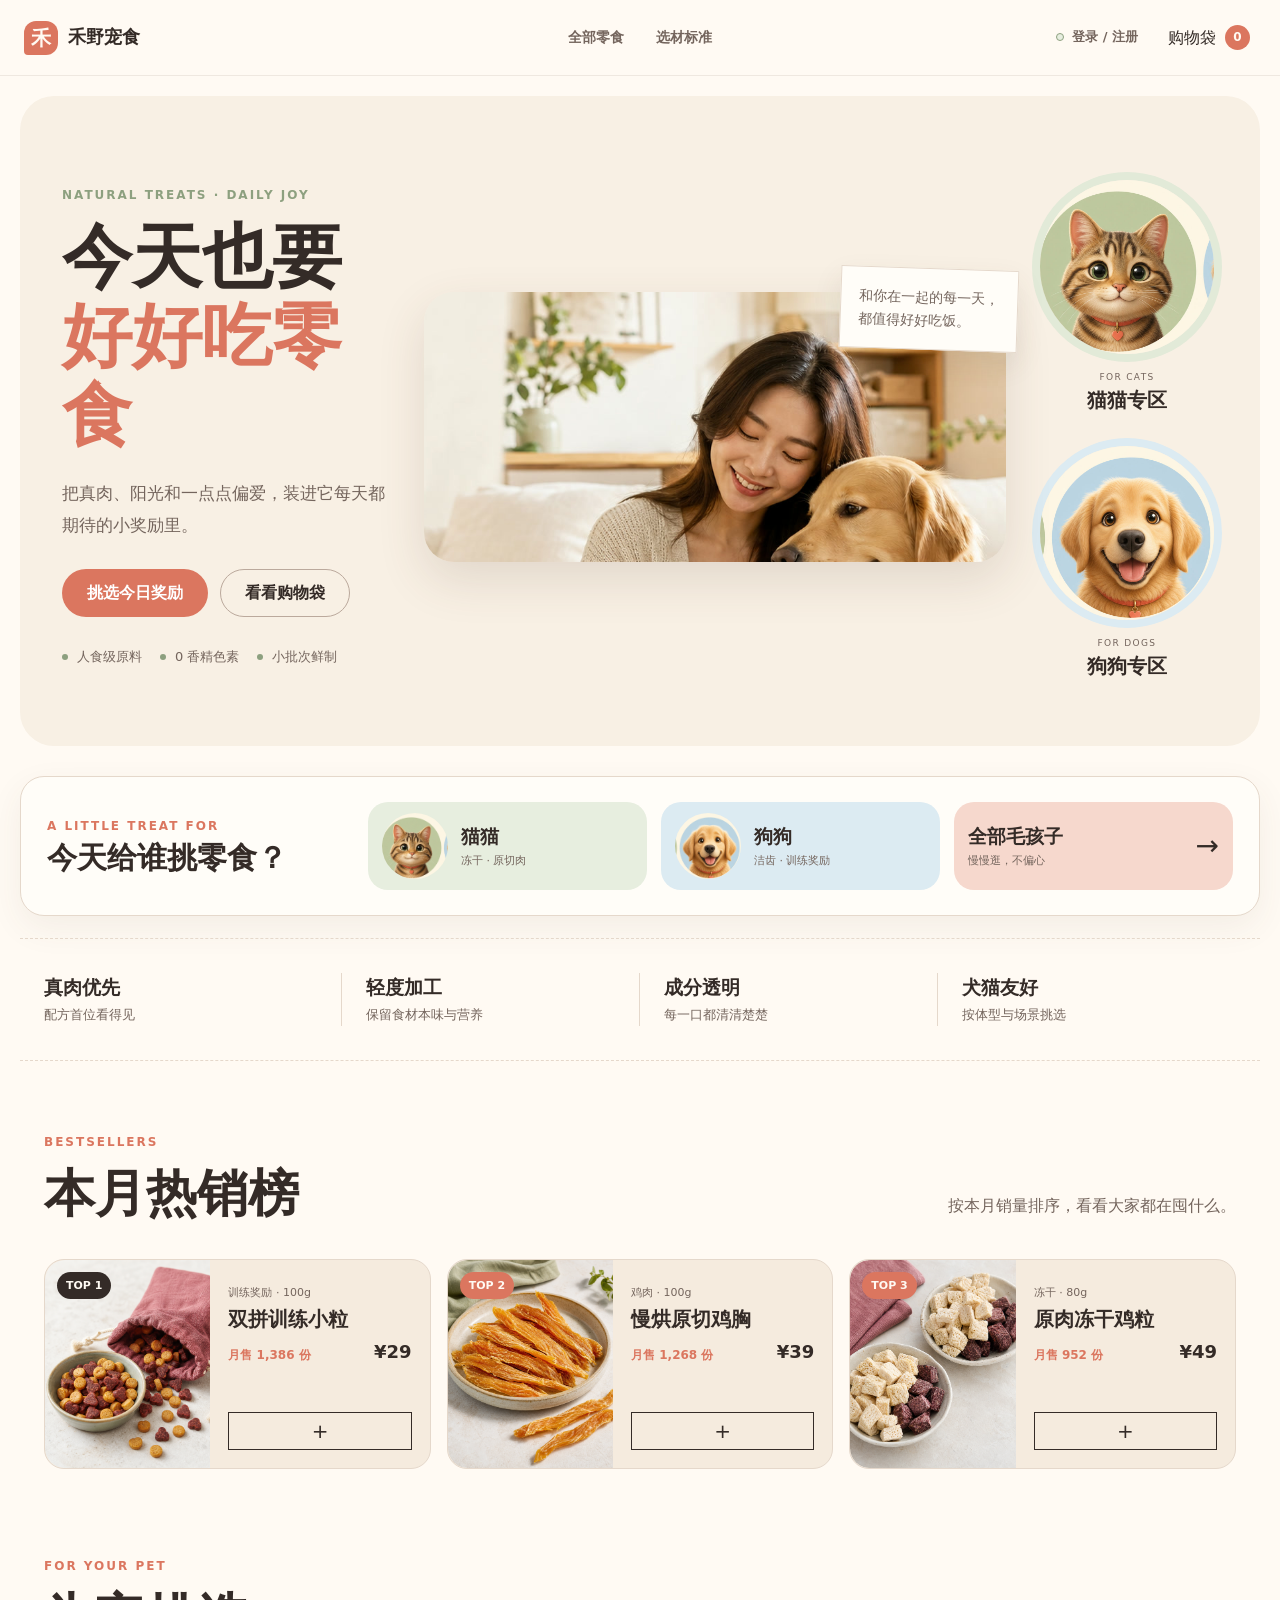
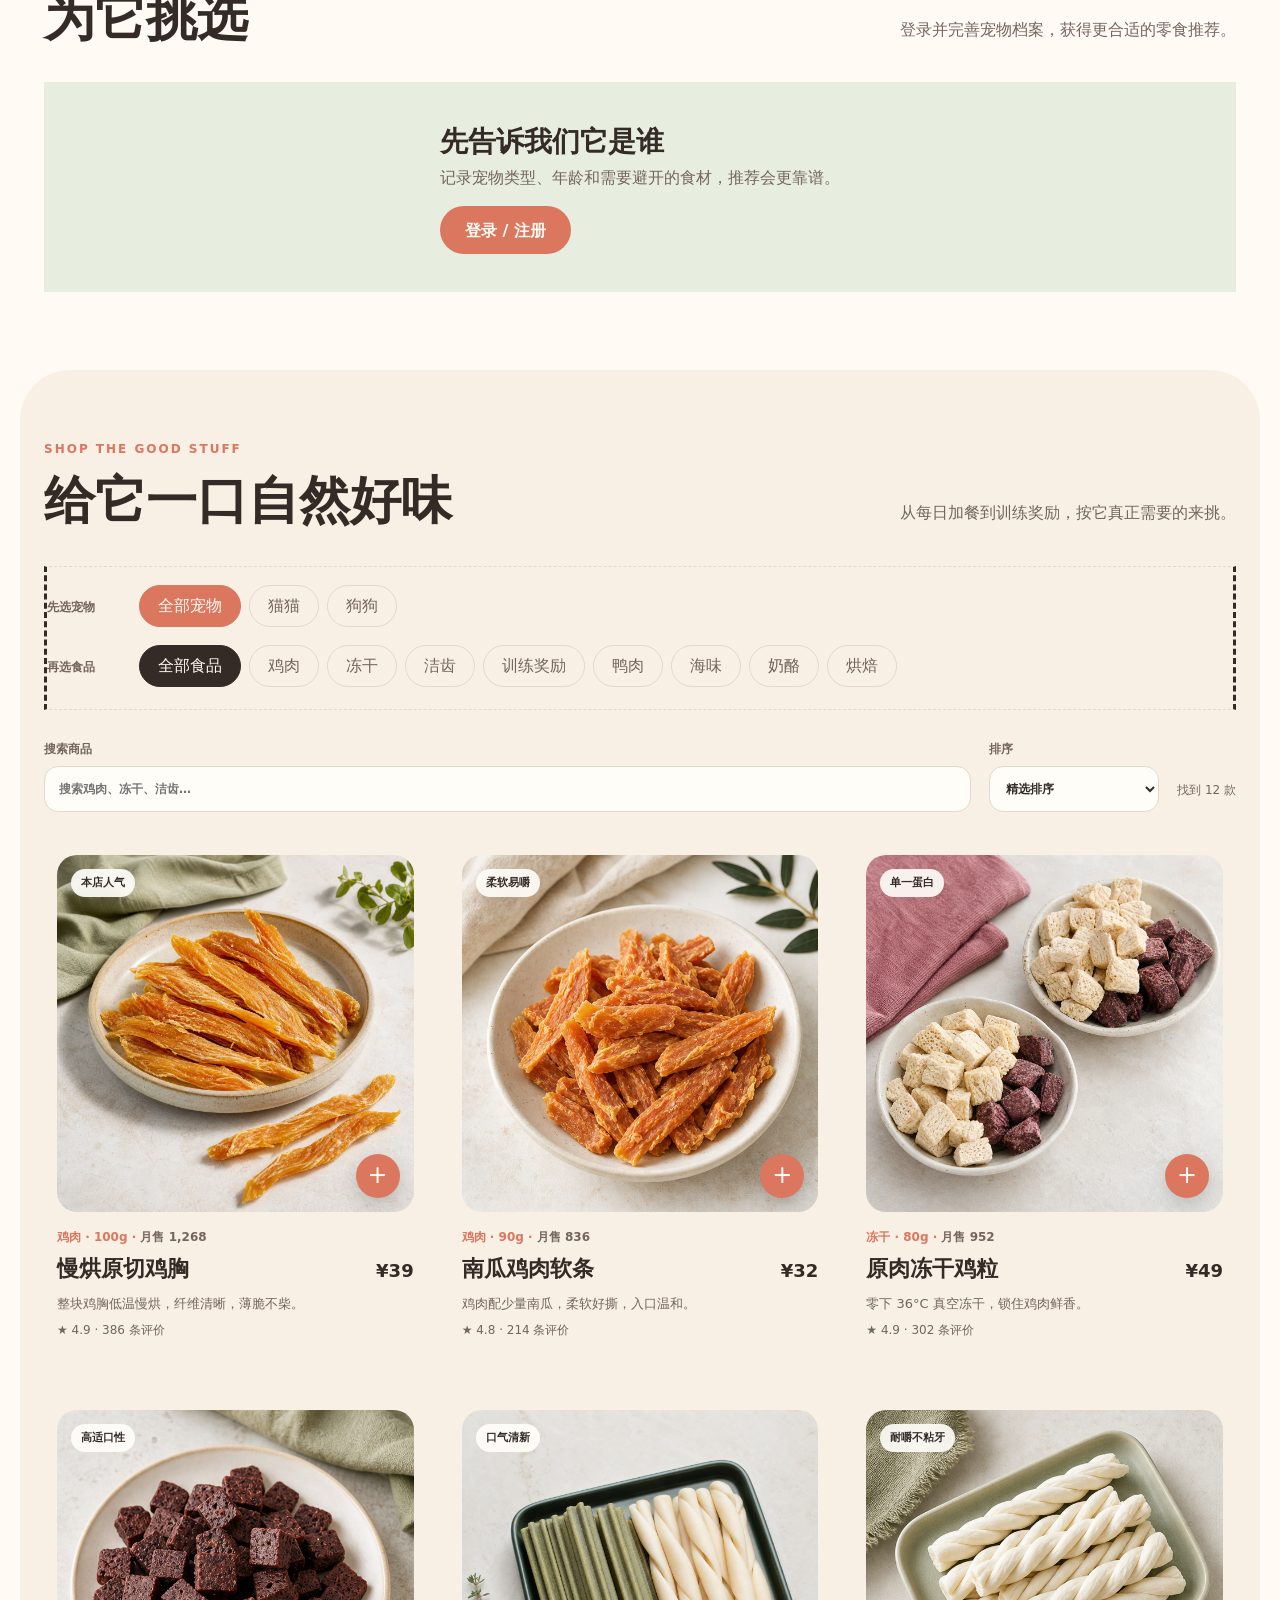
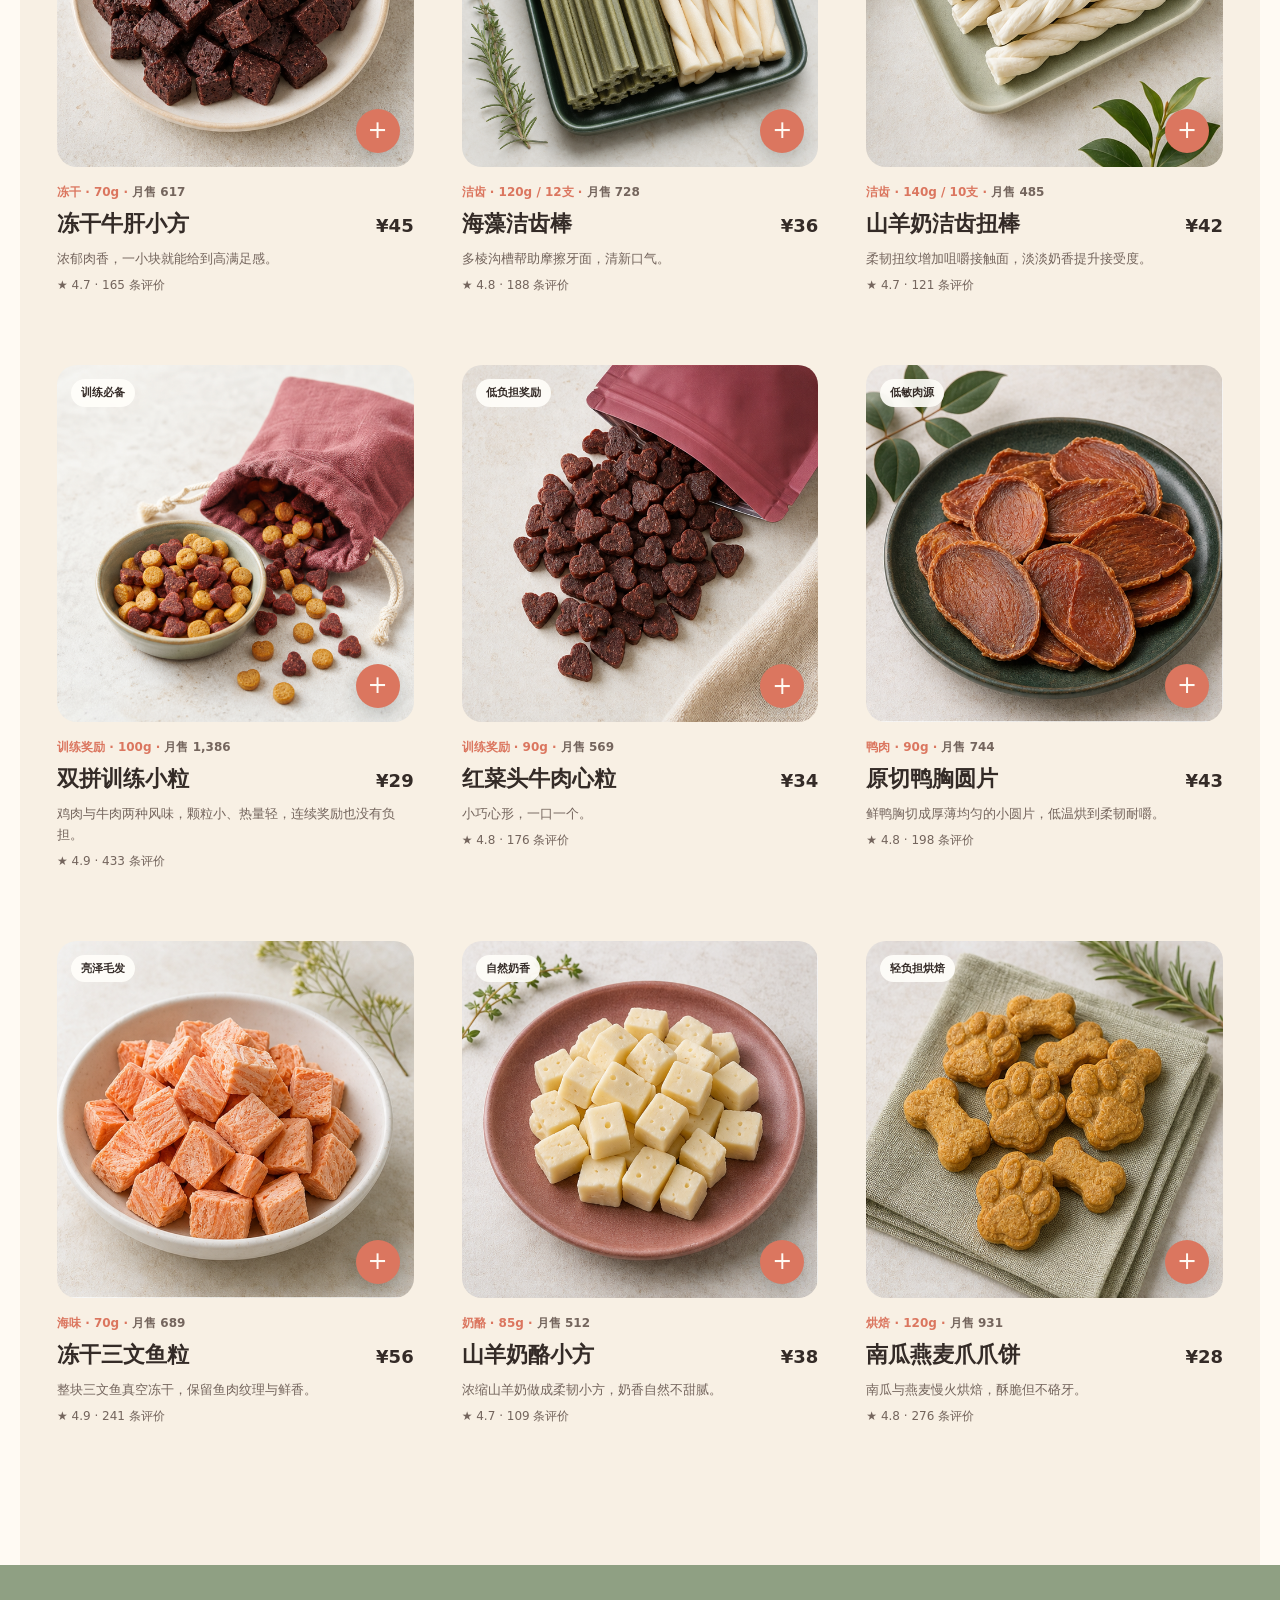
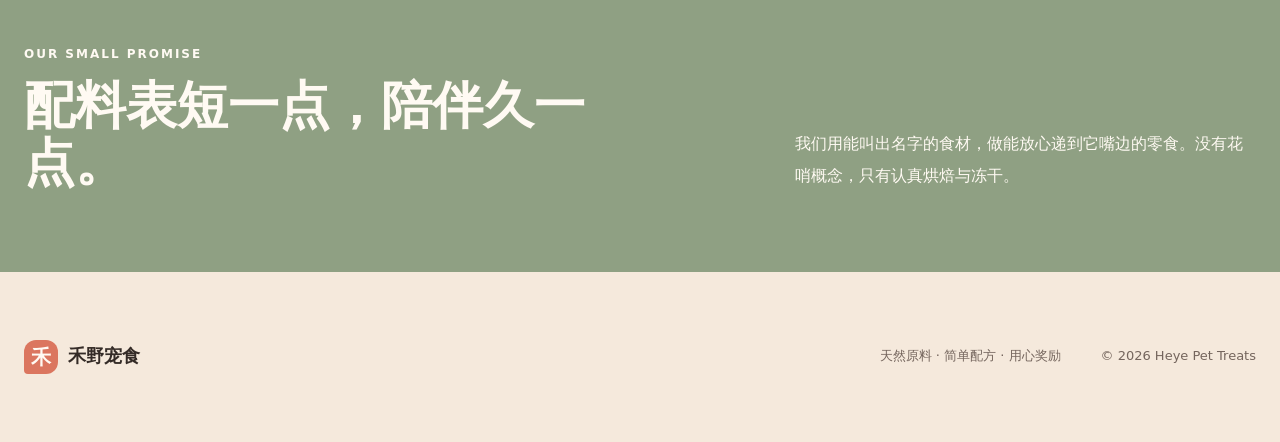
==== commit 1f90dc72: "Revert "统一温馨宠物小店视觉" This reverts commit a1e3c5b8f417720455e2c1c0bacfe08e0bea2a89." ====
--- a/index.html
+++ b/index.html
@@ -5,7 +5,7 @@
   <meta name="viewport" content="width=device-width, initial-scale=1.0">
   <meta name="description" content="禾野宠食，高品质天然宠物零食。">
   <title>禾野宠食｜认真做一口好零食</title>
-  <link rel="stylesheet" href="styles.css?v=7">
+  <link rel="stylesheet" href="styles.css?v=6">
 </head>
 <body>
   <header class="site-header" id="top">
@@ -28,43 +28,52 @@
   </header>
 
   <main>
-    <section class="hero-shop" aria-labelledby="hero-title">
-      <div class="hero-shop-copy">
-        <p class="eyebrow ink">NATURAL TREATS · HAPPY TAILS</p>
-        <h1 id="hero-title">把零食柜，<br><em>开到它心里去</em></h1>
-        <p>真肉、简单配方，还有一点明目张胆的偏爱。每天一小口，就是你们之间的小暗号。</p>
+    <section class="hero" aria-labelledby="hero-title">
+      <div class="hero-content">
+        <p class="eyebrow">NATURAL TREATS · DAILY JOY</p>
+        <h1 id="hero-title">今天也要<br><em>好好吃零食</em></h1>
+        <p class="hero-copy">把真肉、阳光和一点点偏爱，装进它每天都期待的小奖励里。</p>
         <div class="hero-actions">
-          <a class="button button-primary" href="#products">逛逛今日零食</a>
-          <button class="button button-light" id="heroCart" type="button">打开购物袋</button>
+          <a class="button button-primary" href="#products">挑选今日奖励</a>
+          <button class="button button-light" id="heroCart" type="button">看看购物袋</button>
         </div>
         <ul class="hero-notes" aria-label="品牌核心卖点">
-          <li>真肉优先</li><li>成分透明</li><li>小批鲜制</li>
+          <li>人食级原料</li>
+          <li>0 香精色素</li>
+          <li>小批次鲜制</li>
         </ul>
       </div>
-      <div class="mascot-stage">
-        <div class="mascot-stage-heading">
-          <span>今日值班店员</span>
-          <small>先选毛孩子，再挑它爱吃的</small>
-        </div>
-        <div class="mascot-pair">
-          <button type="button" data-pet-shortcut="cat">
-            <img src="assets/images/q-cat.jpg" alt="Q版猫咪店员">
-            <span><small>CAT TREATS</small><strong>猫猫的小食柜</strong><b>去看看 →</b></span>
-          </button>
-          <button type="button" data-pet-shortcut="dog">
-            <img src="assets/images/q-dog.jpg" alt="Q版狗狗店员">
-            <span><small>DOG TREATS</small><strong>狗狗的奖励站</strong><b>去看看 →</b></span>
-          </button>
-        </div>
-        <div class="treat-ribbon"><span>原切肉</span><span>冻干</span><span>洁齿</span><span>训练奖励</span></div>
-      </div>
-    </section>
-
-    <section class="trust-strip" id="promise" aria-label="选材标准">
-      <article><b>01</b><strong>看得见真肉</strong><span>拒绝模糊肉粉</span></article>
-      <article><b>02</b><strong>配方尽量短</strong><span>少一点没必要</span></article>
-      <article><b>03</b><strong>按宠物来挑</strong><span>猫狗需求不同</span></article>
-      <article><b>04</b><strong>好吃也安心</strong><span>奖励没有负担</span></article>
+      <figure class="hero-photo">
+        <img src="assets/images/hero-warm-crop.jpg" alt="主人陪伴金毛犬享用天然宠物零食">
+        <figcaption>和你在一起的每一天，都值得好好吃饭。</figcaption>
+      </figure>
+      <aside class="hero-pets" aria-label="按宠物快速选购">
+        <button class="pet-portrait pet-portrait-cat" type="button" data-pet-shortcut="cat">
+          <img src="assets/images/q-cat.jpg" alt="Q版猫咪头像">
+          <span><small>FOR CATS</small><strong>猫猫专区</strong></span>
+        </button>
+        <button class="pet-portrait pet-portrait-dog" type="button" data-pet-shortcut="dog">
+          <img src="assets/images/q-dog.jpg" alt="Q版狗狗头像">
+          <span><small>FOR DOGS</small><strong>狗狗专区</strong></span>
+        </button>
+      </aside>
+    </section>
+
+    <section class="pet-picker" id="promise" aria-labelledby="pet-picker-title">
+      <div>
+        <p class="eyebrow ink">A LITTLE TREAT FOR</p>
+        <h2 id="pet-picker-title">今天给谁挑零食？</h2>
+      </div>
+      <button type="button" data-pet-shortcut="cat"><img src="assets/images/q-cat.jpg" alt=""><span><strong>猫猫</strong><small>冻干 · 原切肉</small></span></button>
+      <button type="button" data-pet-shortcut="dog"><img src="assets/images/q-dog.jpg" alt=""><span><strong>狗狗</strong><small>洁齿 · 训练奖励</small></span></button>
+      <button class="pet-picker-all" type="button" data-pet-shortcut="all"><span><strong>全部毛孩子</strong><small>慢慢逛，不偏心</small></span><b aria-hidden="true">→</b></button>
+    </section>
+
+    <section class="trust-strip" aria-label="选材标准">
+      <article><strong>真肉优先</strong><span>配方首位看得见</span></article>
+      <article><strong>轻度加工</strong><span>保留食材本味与营养</span></article>
+      <article><strong>成分透明</strong><span>每一口都清清楚楚</span></article>
+      <article><strong>犬猫友好</strong><span>按体型与场景挑选</span></article>
     </section>
 
     <section class="bestsellers-section" aria-labelledby="bestsellers-title">
@@ -226,6 +235,6 @@
     <em>查看购物车</em>
   </button>
   <div class="toast" id="toast" role="status" aria-live="polite"></div>
-  <script src="script.js?v=7"></script>
+  <script src="script.js?v=6"></script>
 </body>
 </html>
--- a/styles.css
+++ b/styles.css
@@ -426,146 +426,147 @@
 @media (max-width: 600px) {
   .mobile-cart-bar:not([hidden]) + .toast { bottom: calc(max(14px, env(safe-area-inset-bottom)) + 76px); max-width: calc(100vw - 28px); text-align: center; }
 }
-
-/* Cohesive warm pet-shop system */
+/* Warm editorial refresh */
 :root {
-  --ink: #3a302b;
-  --ink-soft: #75665e;
-  --sage: #829474;
-  --sage-light: #e5eddd;
-  --cream: #f8efe2;
+  --ink: #342b27;
+  --ink-soft: #74655d;
+  --sage: #8da07f;
+  --sage-light: #e7eedf;
+  --cream: #f8f0e4;
   --white: #fffaf3;
-  --berry: #d96f59;
-  --berry-light: #f7d8ce;
-  --blue-light: #dcecf1;
-  --yellow-light: #f5e9b9;
-  --line: #e4d6ca;
-  --shadow: 0 16px 40px rgba(91, 65, 50, .12);
-}
-body { background: var(--white); color: var(--ink); }
-.site-header { height: 70px; background: rgba(255,250,243,.96); border-color: var(--line); }
+  --berry: #db765f;
+  --berry-light: #f6d8cd;
+  --blue-light: #dcebf2;
+  --line: #e5d8cb;
+  --shadow: 0 18px 48px rgba(91, 66, 52, .14);
+}
+body { background: #fffaf3; }
+.site-header {
+  height: 76px;
+  background: rgba(255, 250, 243, .96);
+  border-color: rgba(96, 72, 58, .1);
+}
 .brand { font-family: "STSong", "SimSun", serif; font-size: 18px; }
 .brand-mark { border-radius: 12px 12px 12px 4px; background: var(--berry); }
-.nav-links { gap: 26px; }
-.nav-links a { padding: 7px 11px; border-radius: 999px; font-weight: 700; }
-.nav-links a:hover { color: var(--ink); background: var(--cream); }
+.nav-links a { position: relative; font-weight: 700; }
+.nav-links a::after { content: ""; position: absolute; left: 50%; right: 50%; bottom: -10px; height: 2px; background: var(--berry); transition: left .2s ease, right .2s ease; }
+.nav-links a:hover::after { left: 0; right: 0; }
 .cart-count { background: var(--berry); }
 .button { border-radius: 999px; }
 .button-primary { background: var(--berry); }
-.button-primary:hover { background: #c45e49; }
-.button-light { color: var(--ink); border-color: #b9a89d; background: transparent; }
-
-.hero-shop {
-  max-width: 1320px;
-  min-height: 610px;
-  margin: 24px auto 0;
-  padding: 58px;
+.button-primary:hover { background: #c8624c; }
+.hero {
+  width: min(1420px, calc(100% - 40px));
+  min-height: 650px;
+  height: auto;
+  max-height: none;
+  margin: 20px auto 0;
+  padding: 56px 38px 44px max(42px, calc((100% - 1320px) / 2));
   display: grid;
-  grid-template-columns: .88fr 1.12fr;
-  gap: 50px;
+  grid-template-columns: minmax(330px, .78fr) minmax(500px, 1.35fr) 190px;
+  gap: 26px;
   align-items: center;
-  background: var(--cream);
+  overflow: visible;
+  background: #f8f0e4;
+  border-radius: 34px;
+}
+.hero-content { width: auto; margin: 0; color: var(--ink); position: relative; z-index: 2; }
+.hero-content .eyebrow { color: var(--sage); }
+.hero h1 { margin-bottom: 22px; font-size: clamp(56px, 5.5vw, 88px); font-weight: 700; }
+.hero h1 em { color: var(--berry); font-style: normal; }
+.hero-copy { max-width: 440px; margin-bottom: 28px; color: var(--ink-soft); font-size: 17px; line-height: 1.9; }
+.hero .button-primary { color: #fff; background: var(--berry); }
+.hero .button-light { color: var(--ink); background: transparent; border-color: #bba99c; }
+.hero-notes { margin-top: 30px; gap: 18px; color: var(--ink-soft); }
+.hero-notes li::before { background: var(--sage); }
+.hero-photo { position: relative; min-width: 0; margin: 0; }
+.hero-photo img { aspect-ratio: 1.22 / 1; object-fit: cover; object-position: center; border-radius: 46% 46% 24px 24px; box-shadow: var(--shadow); }
+.hero-photo figcaption { position: absolute; right: -12px; top: -24px; width: 178px; padding: 17px 18px; color: var(--ink-soft); background: #fffdf8; border: 1px solid var(--line); box-shadow: 0 12px 28px rgba(91,66,52,.1); font-family: "STSong", "SimSun", serif; font-size: 14px; line-height: 1.65; transform: rotate(2deg); }
+.hero-pets { display: grid; gap: 22px; align-self: stretch; align-content: center; }
+.pet-portrait { border: 0; padding: 0; color: var(--ink); background: transparent; cursor: pointer; text-align: center; }
+.pet-portrait img { aspect-ratio: 1; object-fit: cover; border-radius: 50%; border: 8px solid #e2ead8; transition: transform .25s ease; }
+.pet-portrait-dog img { border-color: var(--blue-light); }
+.pet-portrait:hover img { transform: rotate(-3deg) scale(1.04); }
+.pet-portrait span { display: grid; margin-top: 8px; }
+.pet-portrait small { color: var(--ink-soft); font-size: 9px; letter-spacing: .15em; }
+.pet-portrait strong { font-family: "STSong", "SimSun", serif; font-size: 20px; }
+.pet-picker {
+  max-width: var(--container);
+  margin: 30px auto 0;
+  padding: 25px 26px;
+  display: grid;
+  grid-template-columns: 1.1fr repeat(3, 1fr);
+  gap: 14px;
+  align-items: center;
+  background: #fffdf8;
   border: 1px solid var(--line);
-  border-radius: 36px;
-}
-.hero-shop-copy { max-width: 520px; }
-.hero-shop-copy h1 { margin-bottom: 22px; font-size: clamp(58px, 5.8vw, 88px); }
-.hero-shop-copy h1 em { color: var(--berry); font-style: normal; }
-.hero-shop-copy > p:not(.eyebrow) { max-width: 470px; color: var(--ink-soft); font-size: 17px; line-height: 1.9; }
-.hero-shop .hero-actions { margin-top: 28px; }
-.hero-shop .hero-notes { margin-top: 30px; color: var(--ink-soft); }
-.hero-shop .hero-notes li::before { background: var(--sage); }
-
-.mascot-stage { padding: 28px; background: #fffdf8; border: 1px solid var(--line); border-radius: 30px; box-shadow: var(--shadow); }
-.mascot-stage-heading { display: flex; justify-content: space-between; align-items: end; gap: 20px; margin-bottom: 20px; }
-.mascot-stage-heading span { font-family: "STSong", "SimSun", serif; font-size: 28px; font-weight: 700; }
-.mascot-stage-heading small { color: var(--ink-soft); }
-.mascot-pair { display: grid; grid-template-columns: 1fr 1fr; gap: 16px; }
-.mascot-pair button { min-width: 0; padding: 15px; border: 0; border-radius: 24px; color: var(--ink); background: var(--sage-light); cursor: pointer; text-align: left; transition: transform .2s ease, box-shadow .2s ease; }
-.mascot-pair button:last-child { background: var(--blue-light); }
-.mascot-pair button:hover { transform: translateY(-5px); box-shadow: 0 14px 28px rgba(91,65,50,.11); }
-.mascot-pair img { aspect-ratio: 1.08 / 1; object-fit: cover; border-radius: 18px; }
-.mascot-pair span { display: grid; padding: 14px 5px 3px; }
-.mascot-pair small { color: var(--ink-soft); font-size: 9px; letter-spacing: .14em; }
-.mascot-pair strong { margin: 3px 0 10px; font-family: "STSong", "SimSun", serif; font-size: 22px; }
-.mascot-pair b { color: var(--berry); font-size: 12px; }
-.treat-ribbon { margin-top: 16px; padding: 13px 16px; display: flex; justify-content: center; gap: 10px; flex-wrap: wrap; border: 1px dashed #d7c7b9; border-radius: 18px; }
-.treat-ribbon span { padding: 4px 11px; border-radius: 999px; color: var(--ink-soft); background: var(--cream); font-size: 11px; }
-
-.trust-strip { max-width: 1240px; margin-top: 22px; padding: 24px; gap: 12px; border: 0; }
-.trust-strip article { min-width: 0; padding: 18px; grid-template-columns: auto 1fr; column-gap: 12px; align-items: center; border: 1px solid var(--line); border-radius: 18px; background: #fffdf8; }
-.trust-strip article:first-child, .trust-strip article:nth-child(3) { padding-left: 18px; }
-.trust-strip article:last-child { border-right: 1px solid var(--line); }
-.trust-strip b { grid-row: 1 / 3; width: 34px; height: 34px; display: grid; place-items: center; border-radius: 50%; color: var(--berry); background: var(--berry-light); font-size: 11px; }
-.trust-strip strong { font-size: 17px; }
-.trust-strip span { font-size: 11px; }
-
-.bestsellers-section { padding-top: 76px; }
-.compact-heading h2, .section-heading h2 { color: var(--ink); }
-.bestseller-grid { gap: 18px; }
-.bestseller-card { min-height: 238px; grid-template-columns: 48% 52%; border: 1px solid var(--line); border-radius: 24px; background: #fffdf8; overflow: hidden; box-shadow: 0 12px 30px rgba(91,65,50,.07); }
-.bestseller-image img { border-radius: 0; }
-.rank-badge { border-radius: 999px; background: var(--berry); }
-.bestseller-card:first-child .rank-badge { background: var(--sage); }
-.bestseller-info { padding: 26px 20px 18px; }
-
-.recommendations-section { padding-top: 76px; }
-.recommendation-card { overflow: hidden; border: 1px solid var(--line); border-radius: 22px; background: #fffdf8; box-shadow: 0 12px 30px rgba(91,65,50,.07); }
-.recommendation-card:nth-child(3n+1) { background: #f9eee6; }
-.recommendation-card:nth-child(3n+2) { background: #eef3e9; }
-.recommendation-card:nth-child(3n) { background: #edf4f6; }
-
-.products-section { max-width: 1320px; margin-top: 80px; padding: 72px 40px 90px; background: #f8efe2; border-radius: 42px 42px 0 0; }
-.filter-groups { padding: 18px; border: 1px dashed #cfbfb2; border-radius: 20px; background: #fffaf3; }
+  border-radius: 24px;
+  box-shadow: 0 12px 34px rgba(91,66,52,.07);
+}
+.pet-picker h2 { margin: 0; font-size: 30px; }
+.pet-picker .eyebrow { margin-bottom: 5px; }
+.pet-picker button { min-height: 88px; padding: 10px 14px; display: flex; align-items: center; gap: 13px; border: 0; border-radius: 20px; color: var(--ink); background: var(--sage-light); cursor: pointer; text-align: left; transition: transform .2s ease, box-shadow .2s ease; }
+.pet-picker button:nth-of-type(2) { background: var(--blue-light); }
+.pet-picker button:hover { transform: translateY(-3px); box-shadow: 0 10px 22px rgba(91,66,52,.1); }
+.pet-picker img { width: 66px; height: 66px; object-fit: cover; border-radius: 50%; }
+.pet-picker span { display: grid; }
+.pet-picker strong { font-family: "STSong", "SimSun", serif; font-size: 19px; }
+.pet-picker small { color: var(--ink-soft); font-size: 11px; }
+.pet-picker .pet-picker-all { justify-content: space-between; background: var(--berry-light); }
+.pet-picker-all b { font-size: 28px; font-weight: 400; }
+.trust-strip { margin-top: 22px; border-top: 1px dashed var(--line); border-bottom: 1px dashed var(--line); }
+.bestsellers-section { padding-top: 72px; }
+.bestseller-card, .recommendation-card, .product-image-wrap, .product-empty { border-radius: 20px; }
+.bestseller-card { background: #f5ebde; border: 1px solid var(--line); }
+.bestseller-image img { border-radius: 20px 0 0 20px; }
+.rank-badge { border-radius: 999px; }
+.recommendation-card { overflow: hidden; border: 1px solid var(--line); background: #fffdf8; box-shadow: 0 12px 28px rgba(91,66,52,.07); }
+.products-section { margin-top: 78px; padding-top: 70px; background: #f8f0e4; border-radius: 50px 50px 0 0; }
+.filter-groups { border-style: dashed; }
 .filter-button { border-radius: 999px; }
-.filter-button.active { background: var(--berry); border-color: var(--berry); }
-.product-search-field input, .product-sort select { border-radius: 14px; background: #fffdf8; }
-.product-grid { gap: 22px; }
-.product-card { min-width: 0; padding: 12px 12px 20px; border: 1px solid var(--line); border-radius: 24px; background: #fffdf8; transition: transform .22s ease, box-shadow .22s ease; }
-.product-card:nth-child(4n+2) { background: #f0f4eb; }
-.product-card:nth-child(4n+3) { background: #eef5f7; }
-.product-card:nth-child(4n) { background: #faece7; }
-.product-card:hover { transform: translateY(-5px); box-shadow: var(--shadow); }
-.product-image-wrap { border-radius: 18px; }
+.product-card { padding: 12px 12px 18px; border: 1px solid transparent; border-radius: 24px; transition: background .2s ease, border-color .2s ease, transform .2s ease; }
+.product-card:hover { transform: translateY(-5px); background: #fffdf8; border-color: var(--line); }
+.product-image-wrap { border-radius: 20px; }
 .product-badge { border-radius: 999px; }
 .quick-add { border-radius: 50%; background: var(--berry); }
-.product-info { padding: 16px 6px 0; }
-.story-band { background: var(--berry); }
-footer { background: #f4e8dc; }
+.product-search-field input, .product-sort select { border-radius: 14px; background: #fffdf8; }
+.story-band { background: #8fa083; }
+footer { background: #f5e9dc; }
 .mobile-cart-bar:not([hidden]) { border-radius: 22px; background: var(--berry); }
 
-@media (max-width: 980px) {
-  .hero-shop { margin: 16px; padding: 42px 30px; grid-template-columns: 1fr; gap: 34px; }
-  .hero-shop-copy { max-width: 700px; }
-  .mascot-stage { max-width: 720px; }
-  .trust-strip { grid-template-columns: repeat(2, 1fr); }
+@media (max-width: 1100px) {
+  .hero { grid-template-columns: minmax(290px, .8fr) minmax(420px, 1.2fr); }
+  .hero-pets { grid-column: 1 / -1; grid-template-columns: repeat(2, 150px); justify-content: center; }
+  .pet-picker { grid-template-columns: repeat(3, 1fr); }
+  .pet-picker > div { grid-column: 1 / -1; text-align: center; }
+}
+@media (max-width: 760px) {
+  .site-header { height: 64px; }
+  .hero { width: calc(100% - 24px); margin-top: 12px; padding: 34px 18px 24px; grid-template-columns: 1fr; gap: 24px; border-radius: 26px; }
+  .hero-content { order: 1; }
+  .hero-photo { order: 2; }
+  .hero-pets { order: 3; grid-column: auto; grid-template-columns: repeat(2, minmax(0, 1fr)); gap: 16px; }
+  .hero h1 { font-size: clamp(46px, 15vw, 68px); }
+  .hero-copy { font-size: 15px; }
+  .hero-photo img { aspect-ratio: 1.1 / 1; border-radius: 40% 40% 20px 20px; object-position: 58% center; }
+  .hero-photo figcaption { right: 8px; top: -18px; width: 150px; padding: 12px; font-size: 12px; }
+  .pet-portrait { display: grid; grid-template-columns: 76px 1fr; gap: 10px; align-items: center; text-align: left; background: #fffdf8; border-radius: 18px; padding: 9px; }
+  .pet-portrait img { border-width: 5px; }
+  .pet-picker { margin: 18px 12px 0; padding: 20px 14px; grid-template-columns: 1fr; border-radius: 22px; }
+  .pet-picker > div { grid-column: auto; }
+  .pet-picker h2 { font-size: 28px; }
+  .trust-strip { margin-top: 18px; }
+  .products-section { margin-top: 58px; padding-top: 58px; border-radius: 32px 32px 0 0; }
 }
 @media (max-width: 600px) {
-  .site-header { height: 62px; }
   .header-actions { gap: 10px; }
   .admin-entry { display: none; }
-  .hero-shop { margin: 12px; padding: 32px 16px 20px; border-radius: 26px; }
-  .hero-shop-copy h1 { font-size: 49px; }
-  .hero-shop-copy > p:not(.eyebrow) { font-size: 15px; }
-  .hero-shop .hero-actions { display: grid; grid-template-columns: 1fr 1fr; }
-  .hero-shop .hero-actions .button { min-width: 0; padding: 0 12px; }
-  .hero-shop .hero-notes { display: grid; grid-template-columns: repeat(3, 1fr); gap: 4px; font-size: 10px; }
-  .mascot-stage { padding: 15px; border-radius: 22px; }
-  .mascot-stage-heading { display: grid; gap: 2px; }
-  .mascot-stage-heading span { font-size: 23px; }
-  .mascot-pair { gap: 9px; }
-  .mascot-pair button { padding: 9px; border-radius: 17px; }
-  .mascot-pair img { border-radius: 12px; }
-  .mascot-pair span { padding: 10px 2px 2px; }
-  .mascot-pair strong { font-size: 16px; }
-  .mascot-pair b { font-size: 10px; }
-  .treat-ribbon { gap: 5px; padding: 10px; }
-  .trust-strip { grid-template-columns: 1fr 1fr; padding: 14px 16px; }
-  .trust-strip article { padding: 12px; column-gap: 8px; }
-  .trust-strip article:first-child, .trust-strip article:nth-child(3) { padding-left: 12px; }
-  .trust-strip b { width: 28px; height: 28px; }
-  .trust-strip strong { font-size: 14px; }
-  .products-section { margin-top: 58px; padding: 58px 10px 76px; border-radius: 30px 30px 0 0; }
-  .filter-groups, .product-tools { margin-left: 6px; margin-right: 6px; }
-  .product-card { padding: 9px 9px 16px; }
-}
+  .hero-actions { display: grid; grid-template-columns: 1fr 1fr; }
+  .hero-actions .button { min-width: 0; padding: 0 12px; }
+  .hero-notes { display: grid; grid-template-columns: repeat(3, 1fr); gap: 5px; font-size: 10px; }
+  .hero-notes li::before { margin-right: 5px; }
+  .product-card { padding: 9px 9px 15px; }
+}
+
+.hero-photo img { aspect-ratio: 2.15 / 1; border-radius: 30px; object-position: center; }
+@media (max-width: 760px) { .hero-photo img { aspect-ratio: 1.72 / 1; border-radius: 24px; } }
